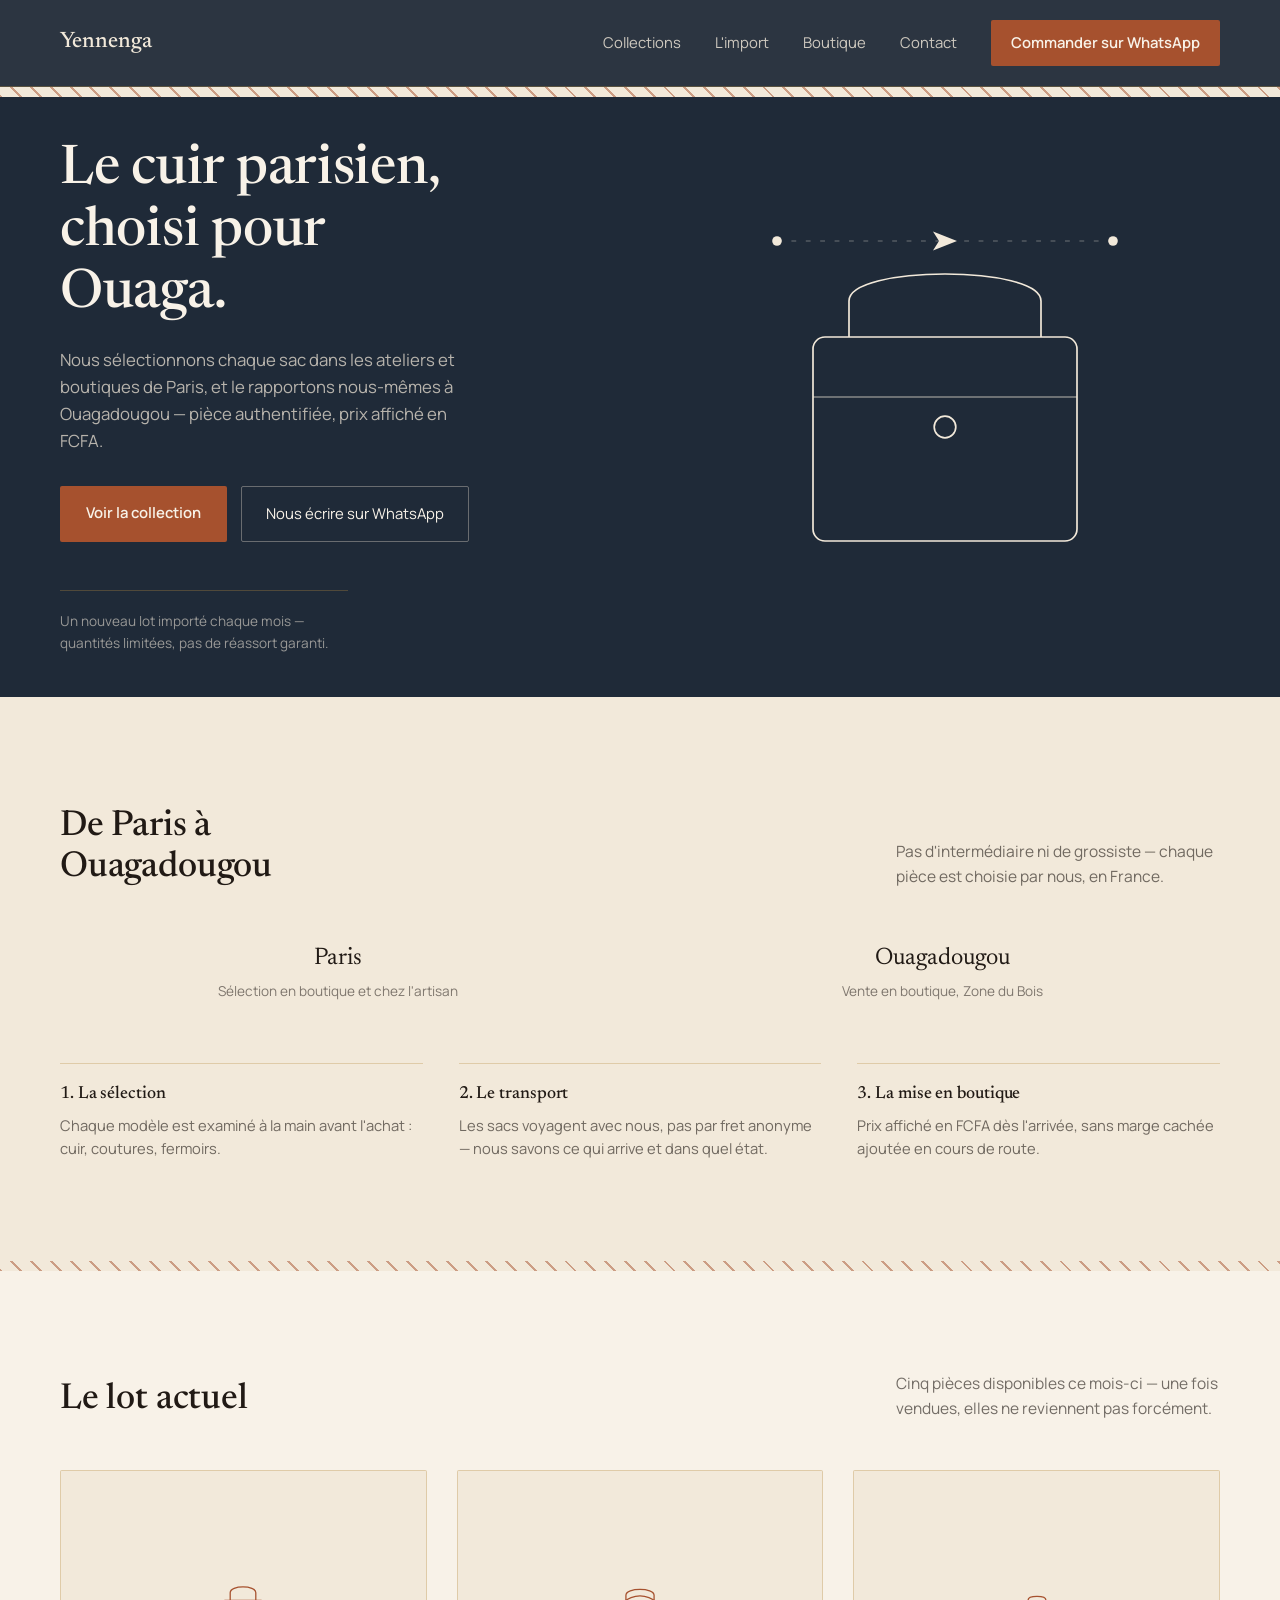
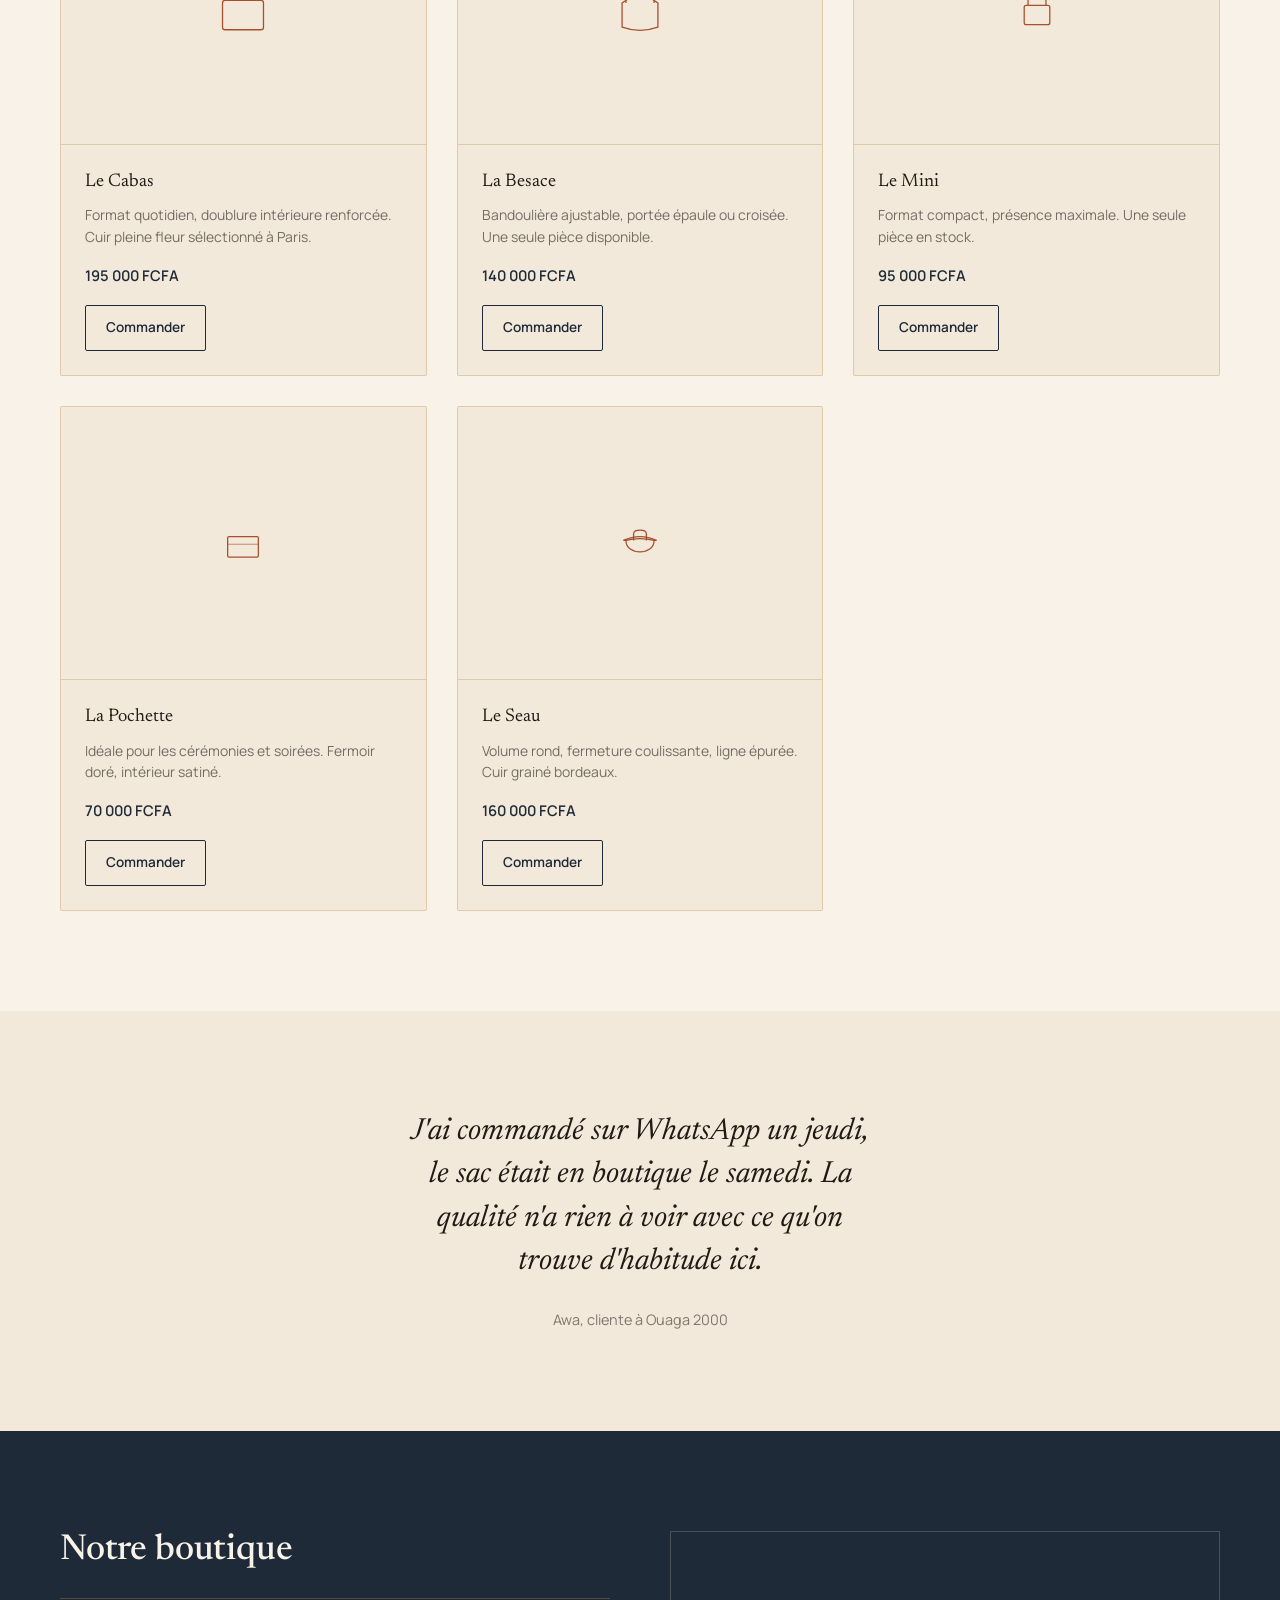
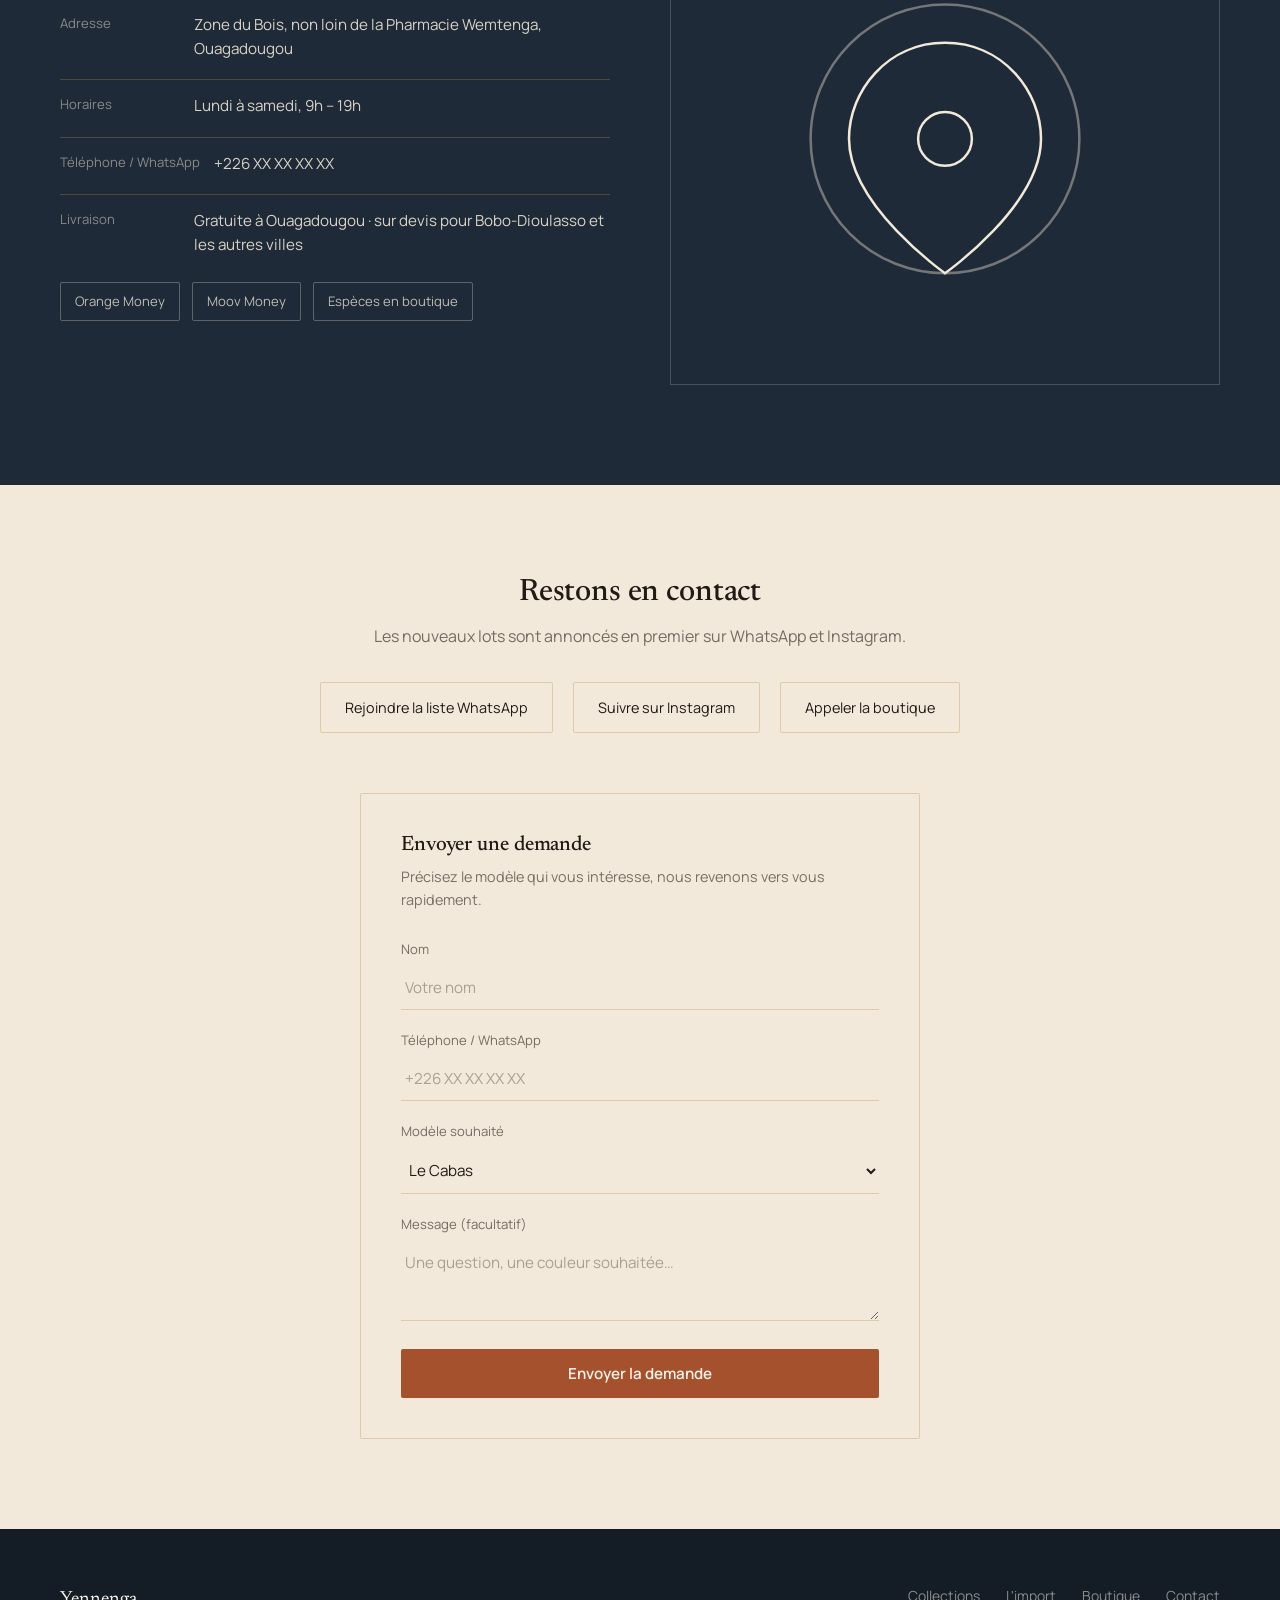
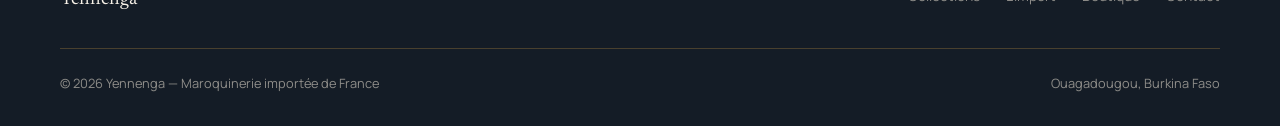
==== yennenga-maquette.html @ 6e3dd167 "Initial commit: site vitrine Yennenga Mode Site statique HTML/CSS/JS pour la boutique de sacs à main" ====
<!DOCTYPE html>
<html lang="fr">
<head>
<meta charset="UTF-8">
<meta name="viewport" content="width=device-width, initial-scale=1.0">
<title>Yennenga — Maroquinerie française, Ouagadougou</title>
<link rel="preconnect" href="https://fonts.googleapis.com">
<link rel="preconnect" href="https://fonts.gstatic.com" crossorigin>
<link href="https://fonts.googleapis.com/css2?family=Newsreader:ital,opsz,wght@0,6..72,400;0,6..72,500;0,6..72,600;1,6..72,400&family=Manrope:wght@400;500;600;700&display=swap" rel="stylesheet">
<style>
  :root{
    --indigo:#1F2A38;
    --indigo-deep:#141C26;
    --ocre:#A6512E;
    --ocre-deep:#8A3F22;
    --ivoire:#F2E9DA;
    --ivoire-soft:#F8F2E8;
    --laiton:#B98B3E;
    --laiton-pale:#D3AE68;
    --encre:#211A15;
    --ligne:rgba(185,139,62,0.32);
    --max:1240px;
  }

  *{box-sizing:border-box; margin:0; padding:0;}
  html{scroll-behavior:smooth;}
  @media (prefers-reduced-motion: reduce){
    html{scroll-behavior:auto;}
    *{animation-duration:0.01ms !important; animation-iteration-count:1 !important; transition-duration:0.01ms !important;}
  }

  body{
    font-family:'Manrope', sans-serif;
    color:var(--encre);
    background:var(--ivoire);
    line-height:1.6;
    font-weight:400;
  }

  h1,h2,h3{
    font-family:'Newsreader', serif;
    font-weight:500;
    line-height:1.14;
    letter-spacing:-0.005em;
  }

  a{color:inherit; text-decoration:none;}
  img,svg{display:block; max-width:100%;}
  button{font-family:inherit; cursor:pointer; border:none; background:none;}

  a:focus-visible, button:focus-visible, input:focus-visible{
    outline:2px solid var(--laiton);
    outline-offset:3px;
  }

  .wrap{max-width:var(--max); margin:0 auto; padding:0 40px;}

  /* motif divider — inspiré des lignes géométriques du bogolan, traité en abstraction discrète */
  .motif{
    height:10px;
    background-image:repeating-linear-gradient(45deg, var(--ocre) 0 2px, transparent 2px 14px);
    opacity:0.5;
  }

  /* ---------- HEADER ---------- */
  header{
    position:sticky; top:0; z-index:50;
    background:rgba(31,42,56,0.94);
    backdrop-filter:blur(6px);
    border-bottom:1px solid var(--ligne);
  }
  .nav{
    display:flex; align-items:center; justify-content:space-between;
    padding:20px 40px;
    max-width:var(--max); margin:0 auto;
  }
  .logo{
    font-family:'Newsreader', serif;
    font-size:1.4rem;
    color:var(--ivoire);
    font-weight:500;
  }
  .nav-links{display:flex; gap:34px; align-items:center;}
  .nav-links a{color:var(--ivoire); font-size:0.93rem; opacity:0.82; transition:opacity 0.2s ease;}
  .nav-links a:hover{opacity:1;}
  .nav-cta{
    padding:11px 20px;
    background:var(--ocre);
    border-radius:2px;
    color:var(--ivoire-soft) !important;
    opacity:1 !important;
    font-size:0.88rem;
    font-weight:600;
  }
  .nav-cta:hover{background:var(--ocre-deep);}
  .burger{display:none; flex-direction:column; gap:5px; padding:6px;}
  .burger span{width:24px; height:1.5px; background:var(--ivoire);}

  /* ---------- HERO ---------- */
  .hero{background:var(--indigo); color:var(--ivoire); overflow:hidden;}
  .hero-grid{
    display:grid; grid-template-columns:1.05fr 0.95fr;
    align-items:center; max-width:var(--max); margin:0 auto;
    padding:0 40px; min-height:600px;
  }
  .hero-text{
    padding-right:30px;
    opacity:0; transform:translateY(18px);
    animation:reveal 0.9s ease 0.15s forwards;
  }
  @keyframes reveal{ to{opacity:1; transform:translateY(0);} }

  .hero h1{
    font-size:clamp(2.3rem, 4.4vw, 3.4rem);
    color:var(--ivoire-soft);
    max-width:13ch;
  }
  .hero p.lede{
    margin-top:22px; max-width:40ch;
    color:rgba(242,233,218,0.72);
    font-size:1.05rem;
  }
  .hero-actions{display:flex; gap:14px; margin-top:32px; flex-wrap:wrap;}
  .btn-primary{
    background:var(--ocre); color:var(--ivoire-soft);
    padding:15px 26px; border-radius:2px; font-size:0.93rem; font-weight:600;
    transition:background 0.2s ease;
  }
  .btn-primary:hover{background:var(--ocre-deep);}
  .btn-ghost{
    padding:15px 24px; border:1px solid rgba(242,233,218,0.35);
    color:var(--ivoire-soft); border-radius:2px; font-size:0.93rem;
    transition:border-color 0.2s ease;
  }
  .btn-ghost:hover{border-color:var(--laiton-pale);}

  .hero-credo{
    margin-top:48px; padding-top:20px; border-top:1px solid var(--ligne);
    font-size:0.85rem; color:rgba(242,233,218,0.58); max-width:36ch;
  }

  .hero-art{display:flex; align-items:center; justify-content:center; padding:30px 0;}
  .hero-art svg{width:110%; max-width:480px; height:auto;}

  /* ---------- SECTION HEAD ---------- */
  .section-head{
    display:flex; justify-content:space-between; align-items:flex-end;
    gap:24px; margin-bottom:50px; flex-wrap:wrap;
  }
  .section-head h2{font-size:clamp(1.75rem, 2.8vw, 2.3rem); max-width:16ch;}
  .section-head p{max-width:36ch; color:rgba(33,26,21,0.62); font-size:0.97rem;}

  /* ---------- TRAJET (import) ---------- */
  .trajet{padding:110px 0 100px;}
  .route{
    display:grid; grid-template-columns:1fr auto 1fr;
    align-items:center; gap:24px; margin-bottom:60px;
  }
  .route-city{text-align:center;}
  .route-city .name{font-family:'Newsreader', serif; font-size:1.5rem;}
  .route-city .tag{font-size:0.85rem; color:rgba(33,26,21,0.55); margin-top:4px;}
  .route-line{position:relative; height:2px; background:repeating-linear-gradient(90deg, var(--laiton) 0 8px, transparent 8px 16px);}
  .route-line svg{position:absolute; top:50%; left:50%; transform:translate(-50%,-55%); width:28px; height:28px; stroke:var(--ocre);}

  .steps{display:grid; grid-template-columns:repeat(3,1fr); gap:36px;}
  .step{border-top:1px solid var(--ligne); padding-top:20px;}
  .step h3{font-size:1.1rem; font-weight:500; margin-bottom:10px;}
  .step p{font-size:0.92rem; color:rgba(33,26,21,0.62);}

  /* ---------- COLLECTION PRODUITS ---------- */
  .collections{padding:100px 0; background:var(--ivoire-soft);}
  .products{display:grid; grid-template-columns:repeat(3, 1fr); gap:30px;}
  .product-card{
    border:1px solid var(--ligne); border-radius:2px; overflow:hidden;
    background:var(--ivoire); display:flex; flex-direction:column;
    transition:border-color 0.2s ease, transform 0.2s ease;
  }
  .product-card:hover{border-color:var(--laiton); transform:translateY(-3px);}
  .product-img{
    aspect-ratio:4/3; background:var(--ivoire);
    display:flex; align-items:center; justify-content:center;
    border-bottom:1px solid var(--ligne);
    position:relative; overflow:hidden;
  }
  .product-img img{width:100%; height:100%; object-fit:cover;}
  .product-img .img-fallback{width:64px; height:64px; stroke:var(--ocre);}
  .product-body{padding:22px 24px 24px; display:flex; flex-direction:column; flex:1;}
  .product-card .name{font-family:'Newsreader', serif; font-size:1.15rem;}
  .product-card .desc{font-size:0.87rem; color:rgba(33,26,21,0.6); margin-top:8px; line-height:1.55;}
  .product-card .price{font-size:0.92rem; margin-top:16px; color:var(--indigo); font-weight:600;}
  .product-buy{
    margin-top:18px; align-self:flex-start;
    padding:11px 20px; border:1px solid var(--indigo); border-radius:2px;
    font-size:0.85rem; font-weight:600; color:var(--indigo);
    transition:background 0.2s ease, color 0.2s ease;
  }
  .product-buy:hover{background:var(--indigo); color:var(--ivoire-soft);}

  /* ---------- QUOTE ---------- */
  .quote-section{padding:100px 0; text-align:center;}
  .quote-section blockquote{
    font-family:'Newsreader', serif; font-style:italic;
    font-size:clamp(1.35rem, 2.4vw, 1.9rem); max-width:28ch; margin:0 auto; line-height:1.42;
  }
  .quote-section cite{display:block; margin-top:24px; font-style:normal; font-size:0.9rem; color:rgba(33,26,21,0.55); font-family:'Manrope', sans-serif;}

  /* ---------- BOUTIQUE ---------- */
  .boutique{background:var(--indigo); color:var(--ivoire); padding:100px 0;}
  .boutique-grid{display:grid; grid-template-columns:1fr 1fr; gap:60px; align-items:start;}
  .boutique h2{color:var(--ivoire-soft); font-size:clamp(1.75rem, 2.8vw, 2.3rem);}
  .info-list{margin-top:26px; display:flex; flex-direction:column; gap:18px;}
  .info-list .row{display:flex; gap:14px; border-top:1px solid var(--ligne); padding-top:14px;}
  .info-list .label{font-size:0.82rem; color:rgba(242,233,218,0.5); min-width:120px;}
  .info-list .val{font-size:0.95rem; color:rgba(242,233,218,0.88);}
  .pay-badges{display:flex; gap:12px; margin-top:24px; flex-wrap:wrap;}
  .pay-badges span{
    border:1px solid rgba(242,233,218,0.3); padding:8px 14px; border-radius:2px;
    font-size:0.82rem; color:rgba(242,233,218,0.75);
  }
  .map-card{
    border:1px solid rgba(242,233,218,0.2); padding:34px;
    display:flex; align-items:center; justify-content:center; aspect-ratio:4/3;
  }
  .map-card svg{width:80%; stroke:var(--laiton-pale);}

  /* ---------- SUIVEZ-NOUS / CONTACT ---------- */
  .follow{padding:90px 0;}
  .follow-inner{text-align:center; margin-bottom:60px;}
  .follow h2{font-size:clamp(1.6rem, 2.4vw, 2rem); max-width:18ch; margin:0 auto;}
  .follow p{margin-top:14px; color:rgba(33,26,21,0.6);}
  .follow-links{display:flex; justify-content:center; gap:20px; margin-top:32px; flex-wrap:wrap;}
  .follow-links a{
    padding:13px 24px; border:1px solid var(--ligne); border-radius:2px; font-size:0.9rem;
    transition:border-color 0.2s ease, color 0.2s ease;
  }
  .follow-links a:hover{border-color:var(--ocre); color:var(--ocre-deep);}

  .contact-form{
    max-width:560px; margin:0 auto;
    border:1px solid var(--ligne); border-radius:2px; padding:40px;
  }
  .contact-form h3{font-family:'Newsreader', serif; font-size:1.3rem; margin-bottom:8px;}
  .contact-form .sub{font-size:0.9rem; color:rgba(33,26,21,0.58); margin-bottom:28px;}
  .field{margin-bottom:20px; display:flex; flex-direction:column; gap:6px;}
  .field label{font-size:0.82rem; color:rgba(33,26,21,0.6);}
  .field input, .field select, .field textarea{
    font-family:inherit; font-size:0.95rem; padding:11px 4px;
    border:none; border-bottom:1px solid var(--ligne); background:none;
    color:var(--encre);
  }
  .field textarea{resize:vertical; min-height:80px;}
  .field input::placeholder, .field textarea::placeholder{color:rgba(33,26,21,0.35);}
  .contact-submit{
    margin-top:8px; width:100%; text-align:center;
    padding:14px; background:var(--ocre); color:var(--ivoire-soft);
    border-radius:2px; font-size:0.95rem; font-weight:600;
    transition:background 0.2s ease;
  }
  .contact-submit:hover{background:var(--ocre-deep);}

  /* ---------- FOOTER ---------- */
  footer{background:var(--indigo-deep); color:rgba(242,233,218,0.55); padding:56px 0 32px;}
  .foot-grid{display:flex; justify-content:space-between; flex-wrap:wrap; gap:30px; padding-bottom:32px; border-bottom:1px solid var(--ligne);}
  .foot-logo{font-family:'Newsreader', serif; color:var(--ivoire-soft); font-size:1.2rem;}
  .foot-links{display:flex; gap:26px; flex-wrap:wrap;}
  .foot-links a{font-size:0.87rem;}
  .foot-links a:hover{color:var(--laiton-pale);}
  .foot-bottom{display:flex; justify-content:space-between; padding-top:24px; font-size:0.8rem; flex-wrap:wrap; gap:10px;}

  /* ---------- RESPONSIVE ---------- */
  @media (max-width: 880px){
    .nav-links{display:none;}
    .burger{display:flex;}
    .hero-grid{grid-template-columns:1fr; min-height:auto; padding:60px 24px 44px;}
    .hero-text{padding-right:0;}
    .wrap{padding:0 24px;}
    .products{grid-template-columns:repeat(2,1fr);}
  }
  @media (max-width: 560px){
    .products{grid-template-columns:1fr;}
    .route{grid-template-columns:1fr; text-align:center; gap:14px;}
    .route-line{height:40px; width:2px; margin:0 auto; background:repeating-linear-gradient(180deg, var(--laiton) 0 8px, transparent 8px 16px);}
    .route-line svg{transform:translate(-50%,-50%) rotate(90deg);}
    .steps{grid-template-columns:1fr; gap:24px;}
    .boutique-grid{grid-template-columns:1fr; gap:40px;}
    .nav{padding:16px 24px;}
  }
</style>
</head>
<body>

<header>
  <div class="nav">
    <div class="logo">Yennenga</div>
    <nav class="nav-links">
      <a href="#collections">Collections</a>
      <a href="#trajet">L'import</a>
      <a href="#boutique">Boutique</a>
      <a href="#suivez">Contact</a>
      <a href="#suivez" class="nav-cta">Commander sur WhatsApp</a>
    </nav>
    <button class="burger" aria-label="Ouvrir le menu"><span></span><span></span><span></span></button>
  </div>
</header>
<div class="motif"></div>

<section class="hero">
  <div class="hero-grid">
    <div class="hero-text">
      <h1>Le cuir parisien, choisi pour Ouaga.</h1>
      <p class="lede">Nous sélectionnons chaque sac dans les ateliers et boutiques de Paris, et le rapportons nous-mêmes à Ouagadougou — pièce authentifiée, prix affiché en FCFA.</p>
      <div class="hero-actions">
        <a href="#collections" class="btn-primary">Voir la collection</a>
        <a href="#suivez" class="btn-ghost">Nous écrire sur WhatsApp</a>
      </div>
      <div class="hero-credo">Un nouveau lot importé chaque mois — quantités limitées, pas de réassort garanti.</div>
    </div>
    <div class="hero-art">
      <svg viewBox="0 0 400 380" fill="none" xmlns="http://www.w3.org/2000/svg" stroke-width="1.4">
        <rect x="90" y="140" width="220" height="170" rx="10" stroke="currentColor"/>
        <path d="M120 140 V110 C120 80 280 80 280 110 V140" stroke="currentColor"/>
        <line x1="90" y1="190" x2="310" y2="190" stroke="currentColor" stroke-opacity="0.5"/>
        <circle cx="200" cy="215" r="9" stroke="currentColor"/>
        <path d="M60 60 L340 60" stroke="currentColor" stroke-opacity="0.25" stroke-dasharray="4 8"/>
        <circle cx="60" cy="60" r="4" fill="currentColor" stroke="none"/>
        <circle cx="340" cy="60" r="4" fill="currentColor" stroke="none"/>
        <path d="M190 52 L210 60 L190 68 L195 60 Z" fill="currentColor" stroke="none"/>
      </svg>
    </div>
  </div>
</section>

<section class="trajet" id="trajet">
  <div class="wrap">
    <div class="section-head">
      <h2>De Paris à Ouagadougou</h2>
      <p>Pas d'intermédiaire ni de grossiste — chaque pièce est choisie par nous, en France.</p>
    </div>
    <div class="route">
      <div class="route-city">
        <div class="name">Paris</div>
        <div class="tag">Sélection en boutique et chez l'artisan</div>
      </div>
      <div class="route-line">
        <svg viewBox="0 0 24 24" fill="none" xmlns="http://www.w3.org/2000/svg">
          <path d="M2 12h20M15 6l6 6-6 6" stroke="currentColor" stroke-width="1.6"/>
        </svg>
      </div>
      <div class="route-city">
        <div class="name">Ouagadougou</div>
        <div class="tag">Vente en boutique, Zone du Bois</div>
      </div>
    </div>
    <div class="steps">
      <div class="step">
        <h3>1. La sélection</h3>
        <p>Chaque modèle est examiné à la main avant l'achat : cuir, coutures, fermoirs.</p>
      </div>
      <div class="step">
        <h3>2. Le transport</h3>
        <p>Les sacs voyagent avec nous, pas par fret anonyme — nous savons ce qui arrive et dans quel état.</p>
      </div>
      <div class="step">
        <h3>3. La mise en boutique</h3>
        <p>Prix affiché en FCFA dès l'arrivée, sans marge cachée ajoutée en cours de route.</p>
      </div>
    </div>
  </div>
</section>

<div class="motif"></div>

<section class="collections" id="collections">
  <div class="wrap">
    <div class="section-head">
      <h2>Le lot actuel</h2>
      <p>Cinq pièces disponibles ce mois-ci — une fois vendues, elles ne reviennent pas forcément.</p>
    </div>
    <div class="products">
      <div class="product-card">
        <div class="product-img">
          <!-- Remplacer par une vraie photo produit : <img src="images/le-cabas.jpg" alt="Le Cabas, sac cabas en cuir"> -->
          <svg class="img-fallback" viewBox="0 0 100 100" fill="none" xmlns="http://www.w3.org/2000/svg" stroke-width="2">
            <rect x="18" y="38" width="64" height="46" rx="4"/>
            <path d="M30 38 V26 C30 14 70 14 70 26 V38"/>
          </svg>
        </div>
        <div class="product-body">
          <div class="name">Le Cabas</div>
          <div class="desc">Format quotidien, doublure intérieure renforcée. Cuir pleine fleur sélectionné à Paris.</div>
          <div class="price">195 000 FCFA</div>
          <a href="#suivez" class="product-buy">Commander</a>
        </div>
      </div>
      <div class="product-card">
        <div class="product-img">
          <!-- Remplacer par une vraie photo produit : <img src="images/la-besace.jpg" alt="La Besace, sac besace en cuir"> -->
          <svg class="img-fallback" viewBox="0 0 100 100" fill="none" xmlns="http://www.w3.org/2000/svg" stroke-width="2">
            <path d="M22 42 Q50 20 78 42 V80 Q50 90 22 80 Z"/>
            <path d="M28 42 V30 C28 18 72 18 72 30 V42"/>
          </svg>
        </div>
        <div class="product-body">
          <div class="name">La Besace</div>
          <div class="desc">Bandoulière ajustable, portée épaule ou croisée. Une seule pièce disponible.</div>
          <div class="price">140 000 FCFA</div>
          <a href="#suivez" class="product-buy">Commander</a>
        </div>
      </div>
      <div class="product-card">
        <div class="product-img">
          <!-- Remplacer par une vraie photo produit : <img src="images/le-mini.jpg" alt="Le Mini, mini sac en cuir"> -->
          <svg class="img-fallback" viewBox="0 0 100 100" fill="none" xmlns="http://www.w3.org/2000/svg" stroke-width="2">
            <rect x="30" y="46" width="40" height="30" rx="3"/>
            <path d="M36 46 V38 C36 30 64 30 64 38 V46"/>
          </svg>
        </div>
        <div class="product-body">
          <div class="name">Le Mini</div>
          <div class="desc">Format compact, présence maximale. Une seule pièce en stock.</div>
          <div class="price">95 000 FCFA</div>
          <a href="#suivez" class="product-buy">Commander</a>
        </div>
      </div>
      <div class="product-card">
        <div class="product-img">
          <!-- Remplacer par une vraie photo produit : <img src="images/la-pochette.jpg" alt="La Pochette, pochette de soirée en cuir"> -->
          <svg class="img-fallback" viewBox="0 0 100 100" fill="none" xmlns="http://www.w3.org/2000/svg" stroke-width="2">
            <rect x="26" y="40" width="48" height="32" rx="2"/>
            <line x1="26" y1="52" x2="74" y2="52" stroke-opacity="0.5"/>
          </svg>
        </div>
        <div class="product-body">
          <div class="name">La Pochette</div>
          <div class="desc">Idéale pour les cérémonies et soirées. Fermoir doré, intérieur satiné.</div>
          <div class="price">70 000 FCFA</div>
          <a href="#suivez" class="product-buy">Commander</a>
        </div>
      </div>
      <div class="product-card">
        <div class="product-img">
          <!-- Remplacer par une vraie photo produit : <img src="images/le-seau.jpg" alt="Le Seau, sac seau en cuir"> -->
          <svg class="img-fallback" viewBox="0 0 100 100" fill="none" xmlns="http://www.w3.org/2000/svg" stroke-width="2">
            <path d="M28 46 C28 70 72 70 72 46"/>
            <path d="M24 46 Q50 34 76 46 L72 46 Q50 40 28 46 Z"/>
            <path d="M40 46 V36 C40 28 60 28 60 36 V46"/>
          </svg>
        </div>
        <div class="product-body">
          <div class="name">Le Seau</div>
          <div class="desc">Volume rond, fermeture coulissante, ligne épurée. Cuir grainé bordeaux.</div>
          <div class="price">160 000 FCFA</div>
          <a href="#suivez" class="product-buy">Commander</a>
        </div>
      </div>
    </div>
  </div>
</section>

<section class="quote-section">
  <div class="wrap">
    <blockquote>J'ai commandé sur WhatsApp un jeudi, le sac était en boutique le samedi. La qualité n'a rien à voir avec ce qu'on trouve d'habitude ici.</blockquote>
    <cite>Awa, cliente à Ouaga 2000</cite>
  </div>
</section>

<section class="boutique" id="boutique">
  <div class="wrap boutique-grid">
    <div>
      <h2>Notre boutique</h2>
      <div class="info-list">
        <div class="row">
          <div class="label">Adresse</div>
          <div class="val">Zone du Bois, non loin de la Pharmacie Wemtenga, Ouagadougou</div>
        </div>
        <div class="row">
          <div class="label">Horaires</div>
          <div class="val">Lundi à samedi, 9h – 19h</div>
        </div>
        <div class="row">
          <div class="label">Téléphone / WhatsApp</div>
          <div class="val">+226 XX XX XX XX</div>
        </div>
        <div class="row">
          <div class="label">Livraison</div>
          <div class="val">Gratuite à Ouagadougou · sur devis pour Bobo-Dioulasso et les autres villes</div>
        </div>
      </div>
      <div class="pay-badges">
        <span>Orange Money</span>
        <span>Moov Money</span>
        <span>Espèces en boutique</span>
      </div>
    </div>
    <div class="map-card">
      <svg viewBox="0 0 200 200" fill="none" xmlns="http://www.w3.org/2000/svg" stroke-width="1.3">
        <circle cx="100" cy="90" r="70" stroke="currentColor" stroke-opacity="0.4"/>
        <path d="M100 40 C130 40 150 65 150 90 C150 125 100 160 100 160 C100 160 50 125 50 90 C50 65 70 40 100 40 Z" stroke="currentColor"/>
        <circle cx="100" cy="90" r="14" stroke="currentColor"/>
      </svg>
    </div>
  </div>
</section>

<section class="follow" id="suivez">
  <div class="wrap">
    <div class="follow-inner">
      <h2>Restons en contact</h2>
      <p>Les nouveaux lots sont annoncés en premier sur WhatsApp et Instagram.</p>
      <div class="follow-links">
        <a href="#">Rejoindre la liste WhatsApp</a>
        <a href="#">Suivre sur Instagram</a>
        <a href="#">Appeler la boutique</a>
      </div>
    </div>
    <form class="contact-form" onsubmit="event.preventDefault();">
      <h3>Envoyer une demande</h3>
      <div class="sub">Précisez le modèle qui vous intéresse, nous revenons vers vous rapidement.</div>
      <div class="field">
        <label for="cf-nom">Nom</label>
        <input type="text" id="cf-nom" placeholder="Votre nom" required>
      </div>
      <div class="field">
        <label for="cf-tel">Téléphone / WhatsApp</label>
        <input type="tel" id="cf-tel" placeholder="+226 XX XX XX XX" required>
      </div>
      <div class="field">
        <label for="cf-modele">Modèle souhaité</label>
        <select id="cf-modele">
          <option>Le Cabas</option>
          <option>La Besace</option>
          <option>Le Mini</option>
          <option>La Pochette</option>
          <option>Le Seau</option>
          <option>Autre / je ne sais pas encore</option>
        </select>
      </div>
      <div class="field">
        <label for="cf-msg">Message (facultatif)</label>
        <textarea id="cf-msg" placeholder="Une question, une couleur souhaitée…"></textarea>
      </div>
      <button type="submit" class="contact-submit">Envoyer la demande</button>
    </form>
  </div>
</section>

<footer>
  <div class="wrap">
    <div class="foot-grid">
      <div class="foot-logo">Yennenga</div>
      <div class="foot-links">
        <a href="#collections">Collections</a>
        <a href="#trajet">L'import</a>
        <a href="#boutique">Boutique</a>
        <a href="#suivez">Contact</a>
      </div>
    </div>
    <div class="foot-bottom">
      <span>© 2026 Yennenga — Maroquinerie importée de France</span>
      <span>Ouagadougou, Burkina Faso</span>
    </div>
  </div>
</footer>

<script>
  document.querySelector('.burger')?.addEventListener('click', () => {
    const links = document.querySelector('.nav-links');
    const visible = links.style.display === 'flex';
    links.style.display = visible ? 'none' : 'flex';
    links.style.flexDirection = 'column';
    links.style.position = 'absolute';
    links.style.top = '100%';
    links.style.left = '0';
    links.style.right = '0';
    links.style.background = 'rgba(31,42,56,0.98)';
    links.style.padding = '24px';
    links.style.gap = '20px';
  });
</script>

</body>
</html>
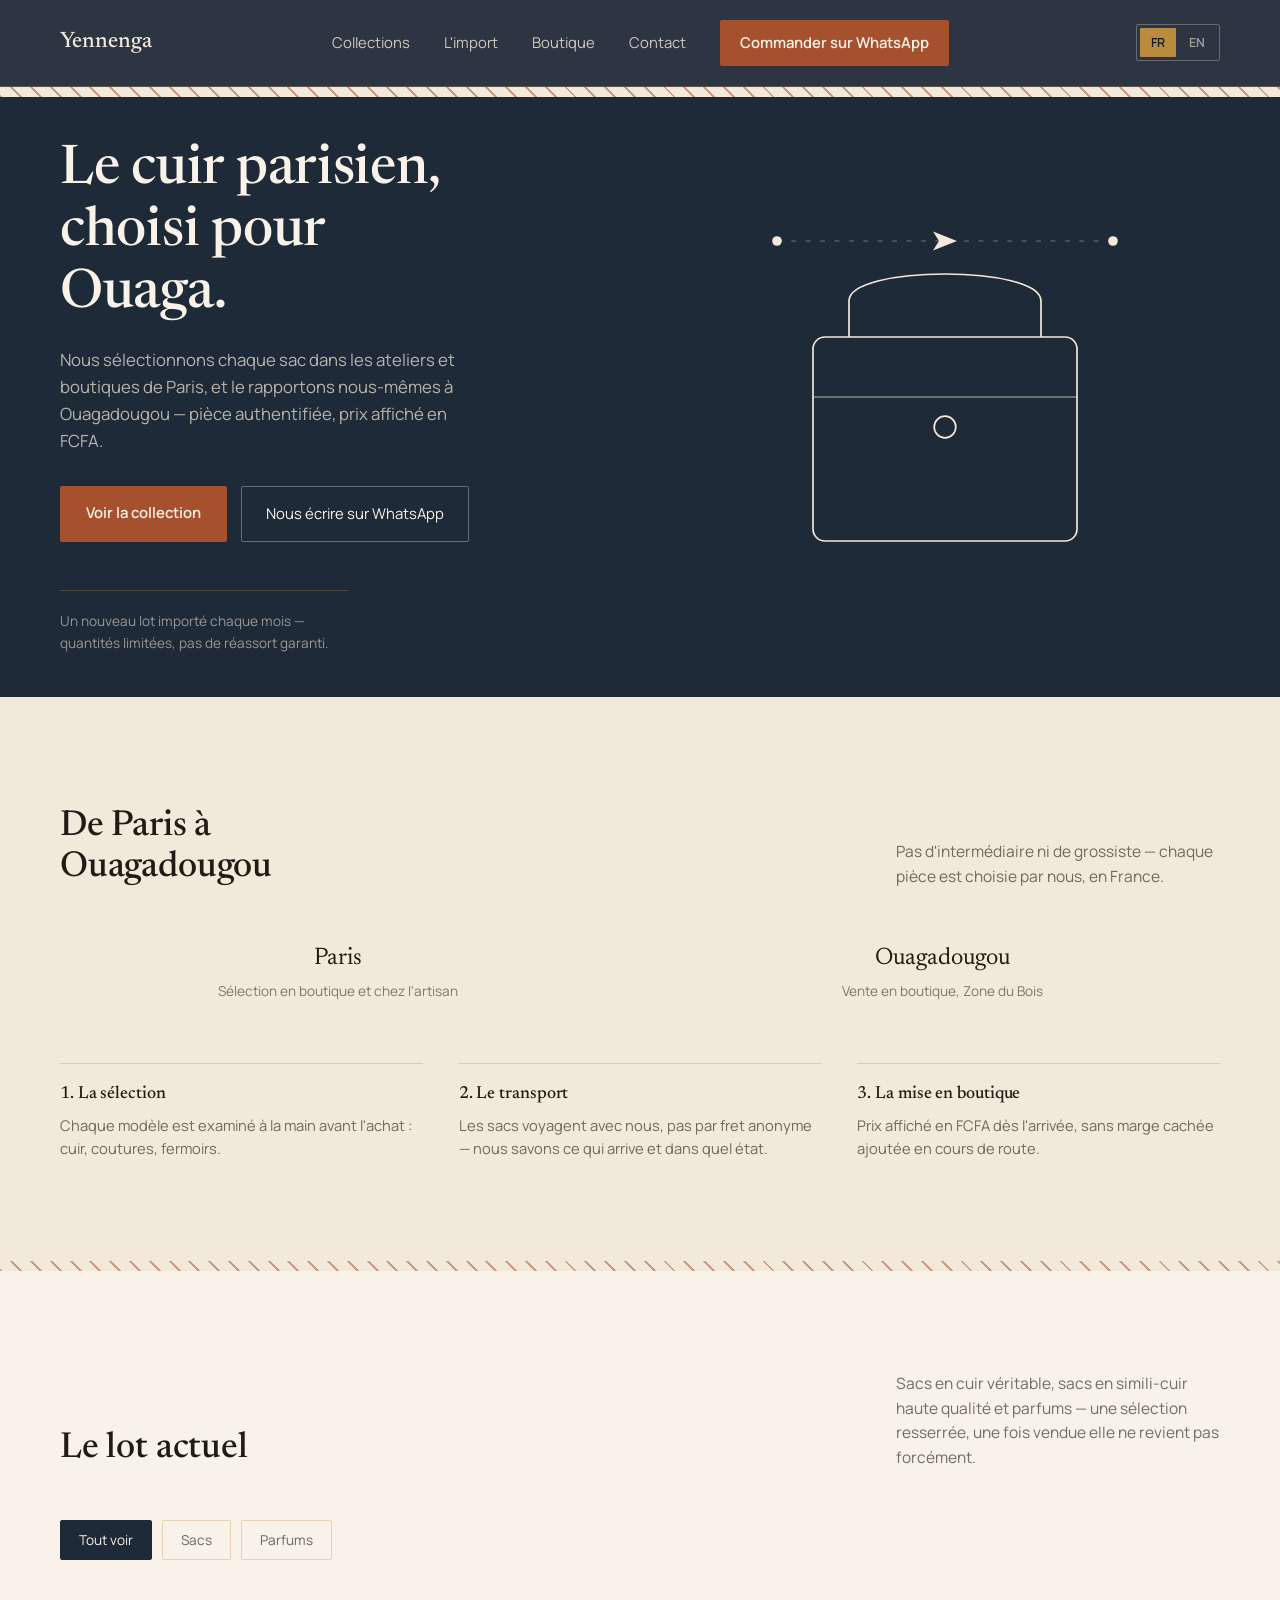
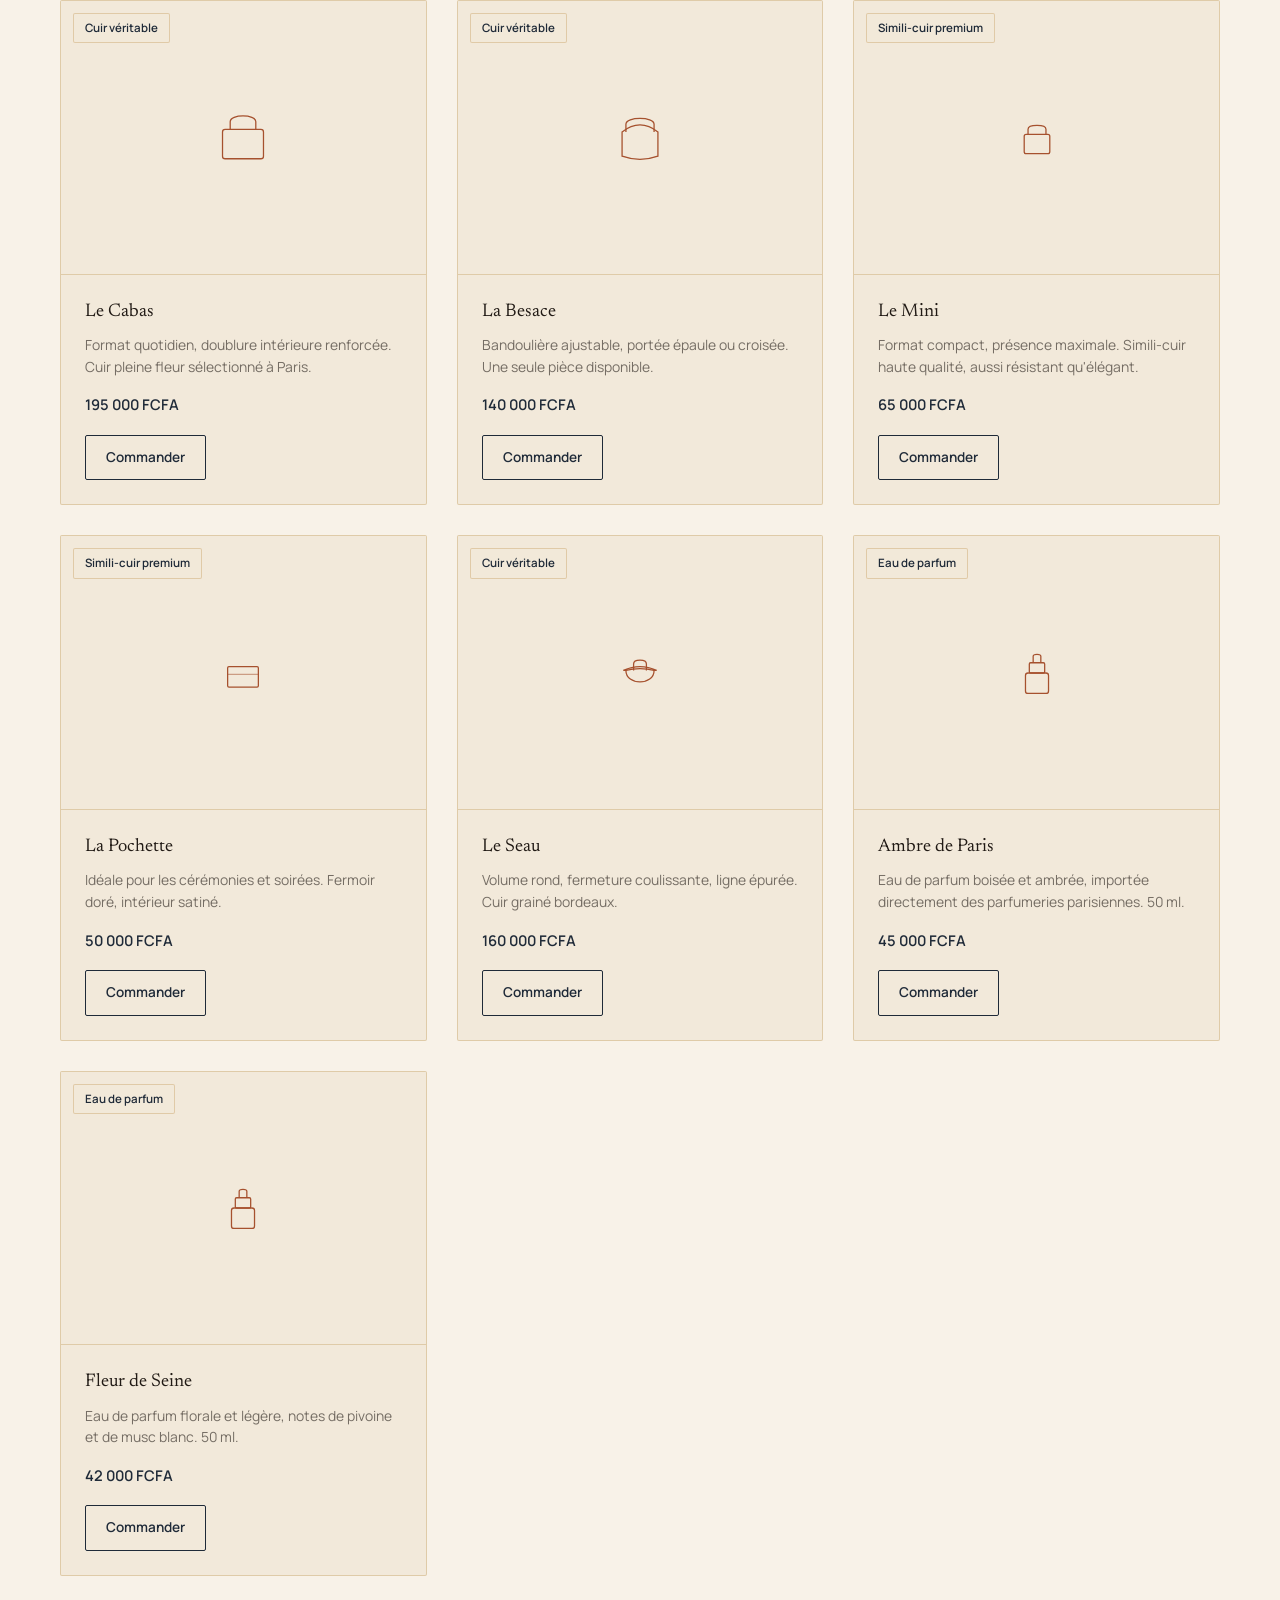
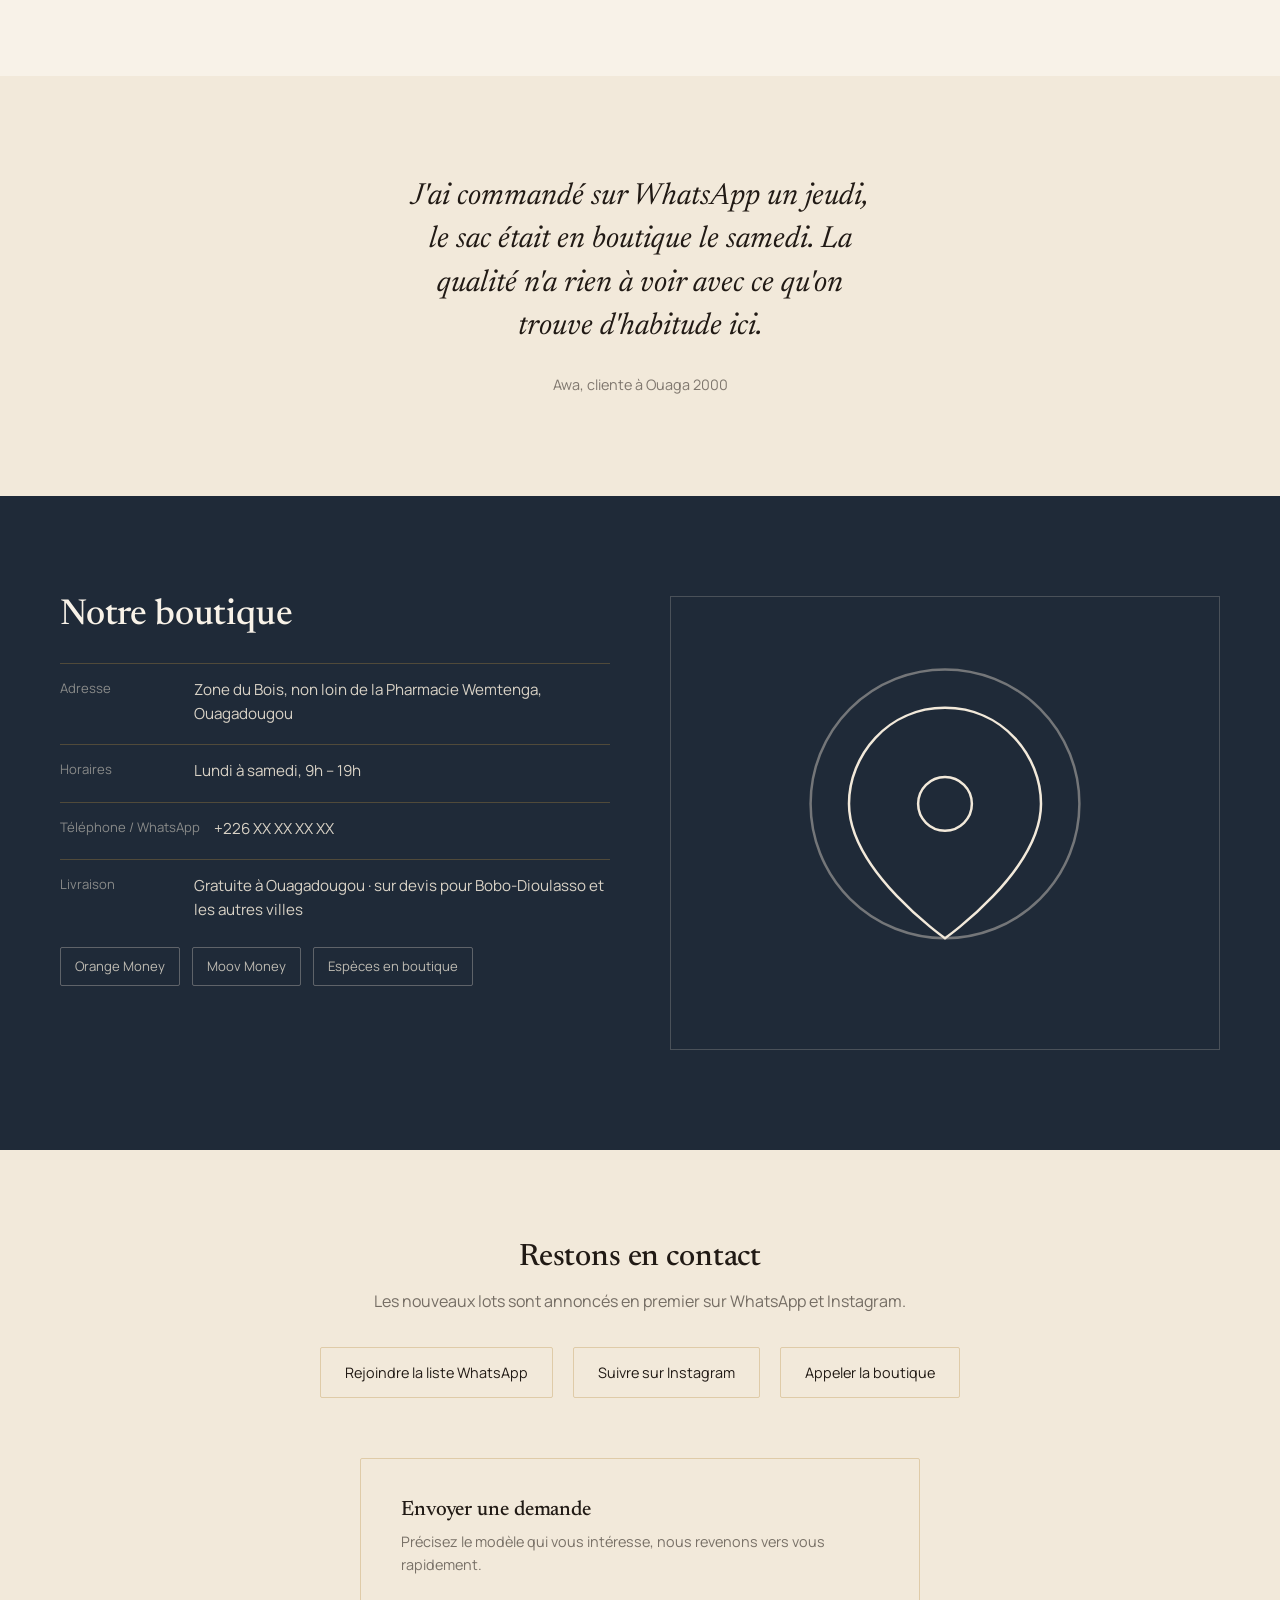
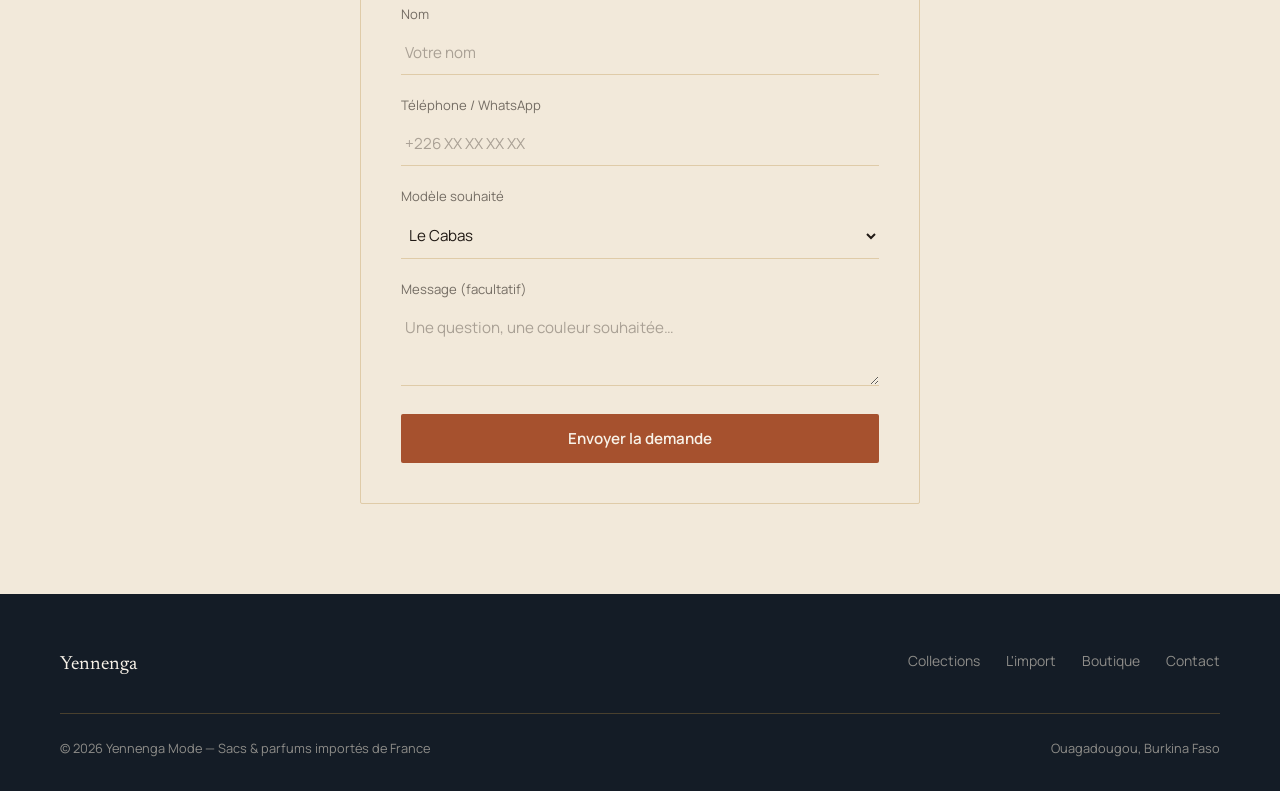
==== commit d0e8057d: "Mise à jour du contenu v1 Co-Authored-By: Claude Sonnet 5 <noreply@anthropic.com>" ====
--- a/yennenga-maquette.html
+++ b/yennenga-maquette.html
@@ -3,7 +3,7 @@
 <head>
 <meta charset="UTF-8">
 <meta name="viewport" content="width=device-width, initial-scale=1.0">
-<title>Yennenga — Maroquinerie française, Ouagadougou</title>
+<title>Yennenga Mode — Sacs & parfums importés de France, Ouagadougou</title>
 <link rel="preconnect" href="https://fonts.googleapis.com">
 <link rel="preconnect" href="https://fonts.gstatic.com" crossorigin>
 <link href="https://fonts.googleapis.com/css2?family=Newsreader:ital,opsz,wght@0,6..72,400;0,6..72,500;0,6..72,600;1,6..72,400&family=Manrope:wght@400;500;600;700&display=swap" rel="stylesheet">
@@ -96,6 +96,17 @@
   .burger{display:none; flex-direction:column; gap:5px; padding:6px;}
   .burger span{width:24px; height:1.5px; background:var(--ivoire);}
 
+  .lang-switch{
+    display:flex; align-items:center; gap:2px;
+    border:1px solid rgba(242,233,218,0.3); border-radius:2px; padding:3px;
+    margin-left:8px;
+  }
+  .lang-btn{
+    padding:6px 11px; font-size:0.78rem; font-weight:600; border-radius:1px;
+    color:rgba(242,233,218,0.6); transition:background 0.2s ease, color 0.2s ease;
+  }
+  .lang-btn.active{background:var(--laiton); color:var(--indigo-deep);}
+
   /* ---------- HERO ---------- */
   .hero{background:var(--indigo); color:var(--ivoire); overflow:hidden;}
   .hero-grid{
@@ -169,6 +180,16 @@
 
   /* ---------- COLLECTION PRODUITS ---------- */
   .collections{padding:100px 0; background:var(--ivoire-soft);}
+
+  .cat-tabs{display:flex; gap:10px; flex-wrap:wrap; margin-bottom:40px;}
+  .cat-tab{
+    padding:10px 18px; border:1px solid var(--ligne); border-radius:2px;
+    font-size:0.85rem; color:rgba(33,26,21,0.65);
+    transition:border-color 0.2s ease, color 0.2s ease, background 0.2s ease;
+  }
+  .cat-tab:hover{border-color:var(--laiton);}
+  .cat-tab.active{background:var(--indigo); border-color:var(--indigo); color:var(--ivoire-soft);}
+
   .products{display:grid; grid-template-columns:repeat(3, 1fr); gap:30px;}
   .product-card{
     border:1px solid var(--ligne); border-radius:2px; overflow:hidden;
@@ -184,6 +205,12 @@
   }
   .product-img img{width:100%; height:100%; object-fit:cover;}
   .product-img .img-fallback{width:64px; height:64px; stroke:var(--ocre);}
+  .material-tag{
+    position:absolute; top:12px; left:12px;
+    padding:5px 11px; border-radius:2px;
+    background:rgba(242,233,218,0.92); border:1px solid var(--ligne);
+    font-size:0.72rem; font-weight:600; color:var(--indigo);
+  }
   .product-body{padding:22px 24px 24px; display:flex; flex-direction:column; flex:1;}
   .product-card .name{font-family:'Newsreader', serif; font-size:1.15rem;}
   .product-card .desc{font-size:0.87rem; color:rgba(33,26,21,0.6); margin-top:8px; line-height:1.55;}
@@ -285,6 +312,9 @@
     .boutique-grid{grid-template-columns:1fr; gap:40px;}
     .nav{padding:16px 24px;}
   }
+  @media (max-width: 400px){
+    .lang-btn{padding:5px 8px; font-size:0.72rem;}
+  }
 </style>
 </head>
 <body>
@@ -293,12 +323,16 @@
   <div class="nav">
     <div class="logo">Yennenga</div>
     <nav class="nav-links">
-      <a href="#collections">Collections</a>
-      <a href="#trajet">L'import</a>
-      <a href="#boutique">Boutique</a>
-      <a href="#suivez">Contact</a>
-      <a href="#suivez" class="nav-cta">Commander sur WhatsApp</a>
+      <a href="#collections" data-i18n="nav.collections">Collections</a>
+      <a href="#trajet" data-i18n="nav.import">L'import</a>
+      <a href="#boutique" data-i18n="nav.boutique">Boutique</a>
+      <a href="#suivez" data-i18n="nav.contact">Contact</a>
+      <a href="#suivez" class="nav-cta" data-i18n="nav.cta">Commander sur WhatsApp</a>
     </nav>
+    <div class="lang-switch" role="group" aria-label="Choix de la langue">
+      <button class="lang-btn active" data-lang="fr" aria-pressed="true">FR</button>
+      <button class="lang-btn" data-lang="en" aria-pressed="false">EN</button>
+    </div>
     <button class="burger" aria-label="Ouvrir le menu"><span></span><span></span><span></span></button>
   </div>
 </header>
@@ -307,13 +341,13 @@
 <section class="hero">
   <div class="hero-grid">
     <div class="hero-text">
-      <h1>Le cuir parisien, choisi pour Ouaga.</h1>
-      <p class="lede">Nous sélectionnons chaque sac dans les ateliers et boutiques de Paris, et le rapportons nous-mêmes à Ouagadougou — pièce authentifiée, prix affiché en FCFA.</p>
+      <h1 data-i18n="hero.title">Le cuir parisien, choisi pour Ouaga.</h1>
+      <p class="lede" data-i18n="hero.lede">Nous sélectionnons chaque sac dans les ateliers et boutiques de Paris, et le rapportons nous-mêmes à Ouagadougou — pièce authentifiée, prix affiché en FCFA.</p>
       <div class="hero-actions">
-        <a href="#collections" class="btn-primary">Voir la collection</a>
-        <a href="#suivez" class="btn-ghost">Nous écrire sur WhatsApp</a>
-      </div>
-      <div class="hero-credo">Un nouveau lot importé chaque mois — quantités limitées, pas de réassort garanti.</div>
+        <a href="#collections" class="btn-primary" data-i18n="hero.btn1">Voir la collection</a>
+        <a href="#suivez" class="btn-ghost" data-i18n="hero.btn2">Nous écrire sur WhatsApp</a>
+      </div>
+      <div class="hero-credo" data-i18n="hero.credo">Un nouveau lot importé chaque mois — quantités limitées, pas de réassort garanti.</div>
     </div>
     <div class="hero-art">
       <svg viewBox="0 0 400 380" fill="none" xmlns="http://www.w3.org/2000/svg" stroke-width="1.4">
@@ -333,13 +367,13 @@
 <section class="trajet" id="trajet">
   <div class="wrap">
     <div class="section-head">
-      <h2>De Paris à Ouagadougou</h2>
-      <p>Pas d'intermédiaire ni de grossiste — chaque pièce est choisie par nous, en France.</p>
+      <h2 data-i18n="trajet.h2">De Paris à Ouagadougou</h2>
+      <p data-i18n="trajet.p">Pas d'intermédiaire ni de grossiste — chaque pièce est choisie par nous, en France.</p>
     </div>
     <div class="route">
       <div class="route-city">
         <div class="name">Paris</div>
-        <div class="tag">Sélection en boutique et chez l'artisan</div>
+        <div class="tag" data-i18n="trajet.parisTag">Sélection en boutique et chez l'artisan</div>
       </div>
       <div class="route-line">
         <svg viewBox="0 0 24 24" fill="none" xmlns="http://www.w3.org/2000/svg">
@@ -348,21 +382,21 @@
       </div>
       <div class="route-city">
         <div class="name">Ouagadougou</div>
-        <div class="tag">Vente en boutique, Zone du Bois</div>
+        <div class="tag" data-i18n="trajet.ouagaTag">Vente en boutique, Zone du Bois</div>
       </div>
     </div>
     <div class="steps">
       <div class="step">
-        <h3>1. La sélection</h3>
-        <p>Chaque modèle est examiné à la main avant l'achat : cuir, coutures, fermoirs.</p>
+        <h3 data-i18n="trajet.step1h">1. La sélection</h3>
+        <p data-i18n="trajet.step1p">Chaque modèle est examiné à la main avant l'achat : cuir, coutures, fermoirs.</p>
       </div>
       <div class="step">
-        <h3>2. Le transport</h3>
-        <p>Les sacs voyagent avec nous, pas par fret anonyme — nous savons ce qui arrive et dans quel état.</p>
+        <h3 data-i18n="trajet.step2h">2. Le transport</h3>
+        <p data-i18n="trajet.step2p">Les sacs voyagent avec nous, pas par fret anonyme — nous savons ce qui arrive et dans quel état.</p>
       </div>
       <div class="step">
-        <h3>3. La mise en boutique</h3>
-        <p>Prix affiché en FCFA dès l'arrivée, sans marge cachée ajoutée en cours de route.</p>
+        <h3 data-i18n="trajet.step3h">3. La mise en boutique</h3>
+        <p data-i18n="trajet.step3p">Prix affiché en FCFA dès l'arrivée, sans marge cachée ajoutée en cours de route.</p>
       </div>
     </div>
   </div>
@@ -373,13 +407,21 @@
 <section class="collections" id="collections">
   <div class="wrap">
     <div class="section-head">
-      <h2>Le lot actuel</h2>
-      <p>Cinq pièces disponibles ce mois-ci — une fois vendues, elles ne reviennent pas forcément.</p>
-    </div>
+      <h2 data-i18n="coll.h2">Le lot actuel</h2>
+      <p data-i18n="coll.p">Sacs en cuir véritable, sacs en simili-cuir haute qualité et parfums — une sélection resserrée, une fois vendue elle ne revient pas forcément.</p>
+    </div>
+
+    <div class="cat-tabs" role="tablist" aria-label="Filtrer la collection">
+      <button class="cat-tab active" data-filter="tous" data-i18n="coll.tabAll">Tout voir</button>
+      <button class="cat-tab" data-filter="sac" data-i18n="coll.tabBags">Sacs</button>
+      <button class="cat-tab" data-filter="parfum" data-i18n="coll.tabPerfumes">Parfums</button>
+    </div>
+
     <div class="products">
-      <div class="product-card">
+      <div class="product-card" data-category="sac">
         <div class="product-img">
           <!-- Remplacer par une vraie photo produit : <img src="images/le-cabas.jpg" alt="Le Cabas, sac cabas en cuir"> -->
+          <span class="material-tag" data-i18n="mat.cuir">Cuir véritable</span>
           <svg class="img-fallback" viewBox="0 0 100 100" fill="none" xmlns="http://www.w3.org/2000/svg" stroke-width="2">
             <rect x="18" y="38" width="64" height="46" rx="4"/>
             <path d="M30 38 V26 C30 14 70 14 70 26 V38"/>
@@ -387,14 +429,15 @@
         </div>
         <div class="product-body">
           <div class="name">Le Cabas</div>
-          <div class="desc">Format quotidien, doublure intérieure renforcée. Cuir pleine fleur sélectionné à Paris.</div>
+          <div class="desc" data-i18n="p.cabas.desc">Format quotidien, doublure intérieure renforcée. Cuir pleine fleur sélectionné à Paris.</div>
           <div class="price">195 000 FCFA</div>
-          <a href="#suivez" class="product-buy">Commander</a>
-        </div>
-      </div>
-      <div class="product-card">
+          <a href="#suivez" class="product-buy" data-i18n="p.order">Commander</a>
+        </div>
+      </div>
+      <div class="product-card" data-category="sac">
         <div class="product-img">
           <!-- Remplacer par une vraie photo produit : <img src="images/la-besace.jpg" alt="La Besace, sac besace en cuir"> -->
+          <span class="material-tag" data-i18n="mat.cuir">Cuir véritable</span>
           <svg class="img-fallback" viewBox="0 0 100 100" fill="none" xmlns="http://www.w3.org/2000/svg" stroke-width="2">
             <path d="M22 42 Q50 20 78 42 V80 Q50 90 22 80 Z"/>
             <path d="M28 42 V30 C28 18 72 18 72 30 V42"/>
@@ -402,14 +445,15 @@
         </div>
         <div class="product-body">
           <div class="name">La Besace</div>
-          <div class="desc">Bandoulière ajustable, portée épaule ou croisée. Une seule pièce disponible.</div>
+          <div class="desc" data-i18n="p.besace.desc">Bandoulière ajustable, portée épaule ou croisée. Une seule pièce disponible.</div>
           <div class="price">140 000 FCFA</div>
-          <a href="#suivez" class="product-buy">Commander</a>
-        </div>
-      </div>
-      <div class="product-card">
+          <a href="#suivez" class="product-buy" data-i18n="p.order">Commander</a>
+        </div>
+      </div>
+      <div class="product-card" data-category="sac">
         <div class="product-img">
-          <!-- Remplacer par une vraie photo produit : <img src="images/le-mini.jpg" alt="Le Mini, mini sac en cuir"> -->
+          <!-- Remplacer par une vraie photo produit : <img src="images/le-mini.jpg" alt="Le Mini, mini sac en simili-cuir"> -->
+          <span class="material-tag" data-i18n="mat.simili">Simili-cuir premium</span>
           <svg class="img-fallback" viewBox="0 0 100 100" fill="none" xmlns="http://www.w3.org/2000/svg" stroke-width="2">
             <rect x="30" y="46" width="40" height="30" rx="3"/>
             <path d="M36 46 V38 C36 30 64 30 64 38 V46"/>
@@ -417,14 +461,15 @@
         </div>
         <div class="product-body">
           <div class="name">Le Mini</div>
-          <div class="desc">Format compact, présence maximale. Une seule pièce en stock.</div>
-          <div class="price">95 000 FCFA</div>
-          <a href="#suivez" class="product-buy">Commander</a>
-        </div>
-      </div>
-      <div class="product-card">
+          <div class="desc" data-i18n="p.mini.desc">Format compact, présence maximale. Simili-cuir haute qualité, aussi résistant qu'élégant.</div>
+          <div class="price">65 000 FCFA</div>
+          <a href="#suivez" class="product-buy" data-i18n="p.order">Commander</a>
+        </div>
+      </div>
+      <div class="product-card" data-category="sac">
         <div class="product-img">
-          <!-- Remplacer par une vraie photo produit : <img src="images/la-pochette.jpg" alt="La Pochette, pochette de soirée en cuir"> -->
+          <!-- Remplacer par une vraie photo produit : <img src="images/la-pochette.jpg" alt="La Pochette, pochette de soirée en simili-cuir"> -->
+          <span class="material-tag" data-i18n="mat.simili">Simili-cuir premium</span>
           <svg class="img-fallback" viewBox="0 0 100 100" fill="none" xmlns="http://www.w3.org/2000/svg" stroke-width="2">
             <rect x="26" y="40" width="48" height="32" rx="2"/>
             <line x1="26" y1="52" x2="74" y2="52" stroke-opacity="0.5"/>
@@ -432,14 +477,15 @@
         </div>
         <div class="product-body">
           <div class="name">La Pochette</div>
-          <div class="desc">Idéale pour les cérémonies et soirées. Fermoir doré, intérieur satiné.</div>
-          <div class="price">70 000 FCFA</div>
-          <a href="#suivez" class="product-buy">Commander</a>
-        </div>
-      </div>
-      <div class="product-card">
+          <div class="desc" data-i18n="p.pochette.desc">Idéale pour les cérémonies et soirées. Fermoir doré, intérieur satiné.</div>
+          <div class="price">50 000 FCFA</div>
+          <a href="#suivez" class="product-buy" data-i18n="p.order">Commander</a>
+        </div>
+      </div>
+      <div class="product-card" data-category="sac">
         <div class="product-img">
           <!-- Remplacer par une vraie photo produit : <img src="images/le-seau.jpg" alt="Le Seau, sac seau en cuir"> -->
+          <span class="material-tag" data-i18n="mat.cuir">Cuir véritable</span>
           <svg class="img-fallback" viewBox="0 0 100 100" fill="none" xmlns="http://www.w3.org/2000/svg" stroke-width="2">
             <path d="M28 46 C28 70 72 70 72 46"/>
             <path d="M24 46 Q50 34 76 46 L72 46 Q50 40 28 46 Z"/>
@@ -448,9 +494,43 @@
         </div>
         <div class="product-body">
           <div class="name">Le Seau</div>
-          <div class="desc">Volume rond, fermeture coulissante, ligne épurée. Cuir grainé bordeaux.</div>
+          <div class="desc" data-i18n="p.seau.desc">Volume rond, fermeture coulissante, ligne épurée. Cuir grainé bordeaux.</div>
           <div class="price">160 000 FCFA</div>
-          <a href="#suivez" class="product-buy">Commander</a>
+          <a href="#suivez" class="product-buy" data-i18n="p.order">Commander</a>
+        </div>
+      </div>
+      <div class="product-card" data-category="parfum">
+        <div class="product-img">
+          <!-- Remplacer par une vraie photo produit : <img src="images/parfum-ambre.jpg" alt="Ambre de Paris, eau de parfum"> -->
+          <span class="material-tag" data-i18n="mat.parfum">Eau de parfum</span>
+          <svg class="img-fallback" viewBox="0 0 100 100" fill="none" xmlns="http://www.w3.org/2000/svg" stroke-width="2">
+            <rect x="38" y="34" width="24" height="16" rx="2"/>
+            <path d="M44 34 V24 C44 20 56 20 56 24 V34"/>
+            <rect x="32" y="50" width="36" height="32" rx="4"/>
+          </svg>
+        </div>
+        <div class="product-body">
+          <div class="name">Ambre de Paris</div>
+          <div class="desc" data-i18n="p.ambre.desc">Eau de parfum boisée et ambrée, importée directement des parfumeries parisiennes. 50 ml.</div>
+          <div class="price">45 000 FCFA</div>
+          <a href="#suivez" class="product-buy" data-i18n="p.order">Commander</a>
+        </div>
+      </div>
+      <div class="product-card" data-category="parfum">
+        <div class="product-img">
+          <!-- Remplacer par une vraie photo produit : <img src="images/parfum-fleur.jpg" alt="Fleur de Seine, eau de parfum"> -->
+          <span class="material-tag" data-i18n="mat.parfum">Eau de parfum</span>
+          <svg class="img-fallback" viewBox="0 0 100 100" fill="none" xmlns="http://www.w3.org/2000/svg" stroke-width="2">
+            <rect x="38" y="34" width="24" height="16" rx="2"/>
+            <path d="M44 34 V24 C44 20 56 20 56 24 V34"/>
+            <rect x="32" y="50" width="36" height="32" rx="4"/>
+          </svg>
+        </div>
+        <div class="product-body">
+          <div class="name">Fleur de Seine</div>
+          <div class="desc" data-i18n="p.fleur.desc">Eau de parfum florale et légère, notes de pivoine et de musc blanc. 50 ml.</div>
+          <div class="price">42 000 FCFA</div>
+          <a href="#suivez" class="product-buy" data-i18n="p.order">Commander</a>
         </div>
       </div>
     </div>
@@ -459,37 +539,37 @@
 
 <section class="quote-section">
   <div class="wrap">
-    <blockquote>J'ai commandé sur WhatsApp un jeudi, le sac était en boutique le samedi. La qualité n'a rien à voir avec ce qu'on trouve d'habitude ici.</blockquote>
-    <cite>Awa, cliente à Ouaga 2000</cite>
+    <blockquote data-i18n="quote.text">J'ai commandé sur WhatsApp un jeudi, le sac était en boutique le samedi. La qualité n'a rien à voir avec ce qu'on trouve d'habitude ici.</blockquote>
+    <cite data-i18n="quote.cite">Awa, cliente à Ouaga 2000</cite>
   </div>
 </section>
 
 <section class="boutique" id="boutique">
   <div class="wrap boutique-grid">
     <div>
-      <h2>Notre boutique</h2>
+      <h2 data-i18n="shop.h2">Notre boutique</h2>
       <div class="info-list">
         <div class="row">
-          <div class="label">Adresse</div>
+          <div class="label" data-i18n="shop.address">Adresse</div>
           <div class="val">Zone du Bois, non loin de la Pharmacie Wemtenga, Ouagadougou</div>
         </div>
         <div class="row">
-          <div class="label">Horaires</div>
-          <div class="val">Lundi à samedi, 9h – 19h</div>
+          <div class="label" data-i18n="shop.hours">Horaires</div>
+          <div class="val" data-i18n="shop.hoursVal">Lundi à samedi, 9h – 19h</div>
         </div>
         <div class="row">
           <div class="label">Téléphone / WhatsApp</div>
           <div class="val">+226 XX XX XX XX</div>
         </div>
         <div class="row">
-          <div class="label">Livraison</div>
-          <div class="val">Gratuite à Ouagadougou · sur devis pour Bobo-Dioulasso et les autres villes</div>
+          <div class="label" data-i18n="shop.delivery">Livraison</div>
+          <div class="val" data-i18n="shop.deliveryVal">Gratuite à Ouagadougou · sur devis pour Bobo-Dioulasso et les autres villes</div>
         </div>
       </div>
       <div class="pay-badges">
         <span>Orange Money</span>
         <span>Moov Money</span>
-        <span>Espèces en boutique</span>
+        <span data-i18n="shop.cash">Espèces en boutique</span>
       </div>
     </div>
     <div class="map-card">
@@ -505,41 +585,47 @@
 <section class="follow" id="suivez">
   <div class="wrap">
     <div class="follow-inner">
-      <h2>Restons en contact</h2>
-      <p>Les nouveaux lots sont annoncés en premier sur WhatsApp et Instagram.</p>
+      <h2 data-i18n="contact.h2">Restons en contact</h2>
+      <p data-i18n="contact.p">Les nouveaux lots sont annoncés en premier sur WhatsApp et Instagram.</p>
       <div class="follow-links">
-        <a href="#">Rejoindre la liste WhatsApp</a>
-        <a href="#">Suivre sur Instagram</a>
-        <a href="#">Appeler la boutique</a>
+        <a href="#" data-i18n="contact.linkWhatsapp">Rejoindre la liste WhatsApp</a>
+        <a href="#" data-i18n="contact.linkInsta">Suivre sur Instagram</a>
+        <a href="#" data-i18n="contact.linkCall">Appeler la boutique</a>
       </div>
     </div>
     <form class="contact-form" onsubmit="event.preventDefault();">
-      <h3>Envoyer une demande</h3>
-      <div class="sub">Précisez le modèle qui vous intéresse, nous revenons vers vous rapidement.</div>
+      <h3 data-i18n="form.h3">Envoyer une demande</h3>
+      <div class="sub" data-i18n="form.sub">Précisez le modèle qui vous intéresse, nous revenons vers vous rapidement.</div>
       <div class="field">
-        <label for="cf-nom">Nom</label>
-        <input type="text" id="cf-nom" placeholder="Votre nom" required>
+        <label for="cf-nom" data-i18n="form.name">Nom</label>
+        <input type="text" id="cf-nom" placeholder="Votre nom" data-i18n-placeholder="form.namePh" required>
       </div>
       <div class="field">
-        <label for="cf-tel">Téléphone / WhatsApp</label>
+        <label for="cf-tel" data-i18n="form.phone">Téléphone / WhatsApp</label>
         <input type="tel" id="cf-tel" placeholder="+226 XX XX XX XX" required>
       </div>
       <div class="field">
-        <label for="cf-modele">Modèle souhaité</label>
+        <label for="cf-modele" data-i18n="form.model">Modèle souhaité</label>
         <select id="cf-modele">
-          <option>Le Cabas</option>
-          <option>La Besace</option>
-          <option>Le Mini</option>
-          <option>La Pochette</option>
-          <option>Le Seau</option>
-          <option>Autre / je ne sais pas encore</option>
+          <optgroup label="Sacs" data-i18n-label="form.grpBags">
+            <option>Le Cabas</option>
+            <option>La Besace</option>
+            <option>Le Mini</option>
+            <option>La Pochette</option>
+            <option>Le Seau</option>
+          </optgroup>
+          <optgroup label="Parfums" data-i18n-label="form.grpPerfumes">
+            <option>Ambre de Paris</option>
+            <option>Fleur de Seine</option>
+          </optgroup>
+          <option data-i18n="form.other">Autre / je ne sais pas encore</option>
         </select>
       </div>
       <div class="field">
-        <label for="cf-msg">Message (facultatif)</label>
-        <textarea id="cf-msg" placeholder="Une question, une couleur souhaitée…"></textarea>
-      </div>
-      <button type="submit" class="contact-submit">Envoyer la demande</button>
+        <label for="cf-msg" data-i18n="form.message">Message (facultatif)</label>
+        <textarea id="cf-msg" placeholder="Une question, une couleur souhaitée…" data-i18n-placeholder="form.messagePh"></textarea>
+      </div>
+      <button type="submit" class="contact-submit" data-i18n="form.submit">Envoyer la demande</button>
     </form>
   </div>
 </section>
@@ -549,14 +635,14 @@
     <div class="foot-grid">
       <div class="foot-logo">Yennenga</div>
       <div class="foot-links">
-        <a href="#collections">Collections</a>
-        <a href="#trajet">L'import</a>
-        <a href="#boutique">Boutique</a>
-        <a href="#suivez">Contact</a>
+        <a href="#collections" data-i18n="nav.collections">Collections</a>
+        <a href="#trajet" data-i18n="nav.import">L'import</a>
+        <a href="#boutique" data-i18n="nav.boutique">Boutique</a>
+        <a href="#suivez" data-i18n="nav.contact">Contact</a>
       </div>
     </div>
     <div class="foot-bottom">
-      <span>© 2026 Yennenga — Maroquinerie importée de France</span>
+      <span data-i18n="footer.line1">© 2026 Yennenga Mode — Sacs & parfums importés de France</span>
       <span>Ouagadougou, Burkina Faso</span>
     </div>
   </div>
@@ -576,6 +662,189 @@
     links.style.padding = '24px';
     links.style.gap = '20px';
   });
+
+  // Filtre de la collection (Tout voir / Sacs / Parfums)
+  const tabs = document.querySelectorAll('.cat-tab[data-filter]');
+  const cards = document.querySelectorAll('.product-card');
+  tabs.forEach(tab => {
+    tab.addEventListener('click', () => {
+      tabs.forEach(t => t.classList.remove('active'));
+      tab.classList.add('active');
+      const filter = tab.dataset.filter;
+      cards.forEach(card => {
+        const match = filter === 'tous' || card.dataset.category === filter;
+        card.style.display = match ? '' : 'none';
+      });
+    });
+  });
+
+  // ---------- FR / EN : le français reste la langue par défaut ----------
+  const translations = {
+    fr: {
+      "nav.collections": "Collections",
+      "nav.import": "L'import",
+      "nav.boutique": "Boutique",
+      "nav.contact": "Contact",
+      "nav.cta": "Commander sur WhatsApp",
+      "hero.title": "Le cuir parisien, choisi pour Ouaga.",
+      "hero.lede": "Nous sélectionnons chaque sac dans les ateliers et boutiques de Paris, et le rapportons nous-mêmes à Ouagadougou — pièce authentifiée, prix affiché en FCFA.",
+      "hero.btn1": "Voir la collection",
+      "hero.btn2": "Nous écrire sur WhatsApp",
+      "hero.credo": "Un nouveau lot importé chaque mois — quantités limitées, pas de réassort garanti.",
+      "trajet.h2": "De Paris à Ouagadougou",
+      "trajet.p": "Pas d'intermédiaire ni de grossiste — chaque pièce est choisie par nous, en France.",
+      "trajet.parisTag": "Sélection en boutique et chez l'artisan",
+      "trajet.ouagaTag": "Vente en boutique, Zone du Bois",
+      "trajet.step1h": "1. La sélection",
+      "trajet.step1p": "Chaque modèle est examiné à la main avant l'achat : cuir, coutures, fermoirs.",
+      "trajet.step2h": "2. Le transport",
+      "trajet.step2p": "Les sacs voyagent avec nous, pas par fret anonyme — nous savons ce qui arrive et dans quel état.",
+      "trajet.step3h": "3. La mise en boutique",
+      "trajet.step3p": "Prix affiché en FCFA dès l'arrivée, sans marge cachée ajoutée en cours de route.",
+      "coll.h2": "Le lot actuel",
+      "coll.p": "Sacs en cuir véritable, sacs en simili-cuir haute qualité et parfums — une sélection resserrée, une fois vendue elle ne revient pas forcément.",
+      "coll.tabAll": "Tout voir",
+      "coll.tabBags": "Sacs",
+      "coll.tabPerfumes": "Parfums",
+      "mat.cuir": "Cuir véritable",
+      "mat.simili": "Simili-cuir premium",
+      "mat.parfum": "Eau de parfum",
+      "p.order": "Commander",
+      "p.cabas.desc": "Format quotidien, doublure intérieure renforcée. Cuir pleine fleur sélectionné à Paris.",
+      "p.besace.desc": "Bandoulière ajustable, portée épaule ou croisée. Une seule pièce disponible.",
+      "p.mini.desc": "Format compact, présence maximale. Simili-cuir haute qualité, aussi résistant qu'élégant.",
+      "p.pochette.desc": "Idéale pour les cérémonies et soirées. Fermoir doré, intérieur satiné.",
+      "p.seau.desc": "Volume rond, fermeture coulissante, ligne épurée. Cuir grainé bordeaux.",
+      "p.ambre.desc": "Eau de parfum boisée et ambrée, importée directement des parfumeries parisiennes. 50 ml.",
+      "p.fleur.desc": "Eau de parfum florale et légère, notes de pivoine et de musc blanc. 50 ml.",
+      "quote.text": "J'ai commandé sur WhatsApp un jeudi, le sac était en boutique le samedi. La qualité n'a rien à voir avec ce qu'on trouve d'habitude ici.",
+      "quote.cite": "Awa, cliente à Ouaga 2000",
+      "shop.h2": "Notre boutique",
+      "shop.address": "Adresse",
+      "shop.hours": "Horaires",
+      "shop.hoursVal": "Lundi à samedi, 9h – 19h",
+      "shop.delivery": "Livraison",
+      "shop.deliveryVal": "Gratuite à Ouagadougou · sur devis pour Bobo-Dioulasso et les autres villes",
+      "shop.cash": "Espèces en boutique",
+      "contact.h2": "Restons en contact",
+      "contact.p": "Les nouveaux lots sont annoncés en premier sur WhatsApp et Instagram.",
+      "contact.linkWhatsapp": "Rejoindre la liste WhatsApp",
+      "contact.linkInsta": "Suivre sur Instagram",
+      "contact.linkCall": "Appeler la boutique",
+      "form.h3": "Envoyer une demande",
+      "form.sub": "Précisez le modèle qui vous intéresse, nous revenons vers vous rapidement.",
+      "form.name": "Nom",
+      "form.namePh": "Votre nom",
+      "form.phone": "Téléphone / WhatsApp",
+      "form.model": "Modèle souhaité",
+      "form.grpBags": "Sacs",
+      "form.grpPerfumes": "Parfums",
+      "form.other": "Autre / je ne sais pas encore",
+      "form.message": "Message (facultatif)",
+      "form.messagePh": "Une question, une couleur souhaitée…",
+      "form.submit": "Envoyer la demande",
+      "footer.line1": "© 2026 Yennenga Mode — Sacs & parfums importés de France"
+    },
+    en: {
+      "nav.collections": "Collections",
+      "nav.import": "The import",
+      "nav.boutique": "Store",
+      "nav.contact": "Contact",
+      "nav.cta": "Order on WhatsApp",
+      "hero.title": "Parisian leather, chosen for Ouaga.",
+      "hero.lede": "We select every bag in Paris' workshops and boutiques, and bring it back to Ouagadougou ourselves — authenticated piece, price shown in FCFA.",
+      "hero.btn1": "View the collection",
+      "hero.btn2": "Message us on WhatsApp",
+      "hero.credo": "A new batch imported every month — limited quantities, restocking not guaranteed.",
+      "trajet.h2": "From Paris to Ouagadougou",
+      "trajet.p": "No middleman, no wholesaler — every piece is chosen by us, in France.",
+      "trajet.parisTag": "Selected in boutiques and from artisans",
+      "trajet.ouagaTag": "Sold in-store, Zone du Bois",
+      "trajet.step1h": "1. Selection",
+      "trajet.step1p": "Every model is examined by hand before purchase: leather, stitching, clasps.",
+      "trajet.step2h": "2. Transport",
+      "trajet.step2p": "The bags travel with us, not through anonymous freight — we know exactly what arrives and in what state.",
+      "trajet.step3h": "3. In store",
+      "trajet.step3p": "Price shown in FCFA as soon as it arrives, with no hidden margin added along the way.",
+      "coll.h2": "Current batch",
+      "coll.p": "Genuine leather bags, premium vegan-leather bags, and perfumes — a tight selection, and once sold it may not come back.",
+      "coll.tabAll": "View all",
+      "coll.tabBags": "Bags",
+      "coll.tabPerfumes": "Perfumes",
+      "mat.cuir": "Genuine leather",
+      "mat.simili": "Premium vegan leather",
+      "mat.parfum": "Eau de parfum",
+      "p.order": "Order",
+      "p.cabas.desc": "Everyday size, reinforced inner lining. Full-grain leather selected in Paris.",
+      "p.besace.desc": "Adjustable strap, worn on the shoulder or across the body. Only one piece available.",
+      "p.mini.desc": "Compact size, striking presence. Premium vegan leather, as sturdy as it is elegant.",
+      "p.pochette.desc": "Ideal for ceremonies and evenings out. Gold clasp, satin lining.",
+      "p.seau.desc": "Round volume, drawstring closure, clean silhouette. Grained burgundy leather.",
+      "p.ambre.desc": "Woody, amber eau de parfum, imported directly from Parisian perfumeries. 50 ml.",
+      "p.fleur.desc": "Light, floral eau de parfum with peony and white musk notes. 50 ml.",
+      "quote.text": "I ordered on WhatsApp on a Thursday, the bag was in store by Saturday. The quality is nothing like what you usually find here.",
+      "quote.cite": "Awa, customer in Ouaga 2000",
+      "shop.h2": "Our store",
+      "shop.address": "Address",
+      "shop.hours": "Hours",
+      "shop.hoursVal": "Monday to Saturday, 9am – 7pm",
+      "shop.delivery": "Delivery",
+      "shop.deliveryVal": "Free within Ouagadougou · quoted on request for Bobo-Dioulasso and other cities",
+      "shop.cash": "Cash in store",
+      "contact.h2": "Stay in touch",
+      "contact.p": "New batches are announced first on WhatsApp and Instagram.",
+      "contact.linkWhatsapp": "Join the WhatsApp list",
+      "contact.linkInsta": "Follow on Instagram",
+      "contact.linkCall": "Call the store",
+      "form.h3": "Send a request",
+      "form.sub": "Tell us which model interests you, we'll get back to you quickly.",
+      "form.name": "Name",
+      "form.namePh": "Your name",
+      "form.phone": "Phone / WhatsApp",
+      "form.model": "Model of interest",
+      "form.grpBags": "Bags",
+      "form.grpPerfumes": "Perfumes",
+      "form.other": "Other / not sure yet",
+      "form.message": "Message (optional)",
+      "form.messagePh": "A question, a colour you'd like…",
+      "form.submit": "Send request",
+      "footer.line1": "© 2026 Yennenga Mode — Bags & perfumes imported from France"
+    }
+  };
+
+  function applyLanguage(lang){
+    document.documentElement.lang = lang;
+    document.querySelectorAll('[data-i18n]').forEach(el => {
+      const key = el.dataset.i18n;
+      if(translations[lang][key] !== undefined){
+        el.textContent = translations[lang][key];
+      }
+    });
+    document.querySelectorAll('[data-i18n-placeholder]').forEach(el => {
+      const key = el.dataset.i18nPlaceholder;
+      if(translations[lang][key] !== undefined){
+        el.setAttribute('placeholder', translations[lang][key]);
+      }
+    });
+    document.querySelectorAll('[data-i18n-label]').forEach(el => {
+      const key = el.dataset.i18nLabel;
+      if(translations[lang][key] !== undefined){
+        el.setAttribute('label', translations[lang][key]);
+      }
+    });
+    document.querySelectorAll('.lang-btn').forEach(btn => {
+      const isActive = btn.dataset.lang === lang;
+      btn.classList.toggle('active', isActive);
+      btn.setAttribute('aria-pressed', isActive ? 'true' : 'false');
+    });
+  }
+
+  document.querySelectorAll('.lang-btn').forEach(btn => {
+    btn.addEventListener('click', () => applyLanguage(btn.dataset.lang));
+  });
+
+  // Le français est la langue par défaut à l'ouverture du site
+  applyLanguage('fr');
 </script>
 
 </body>
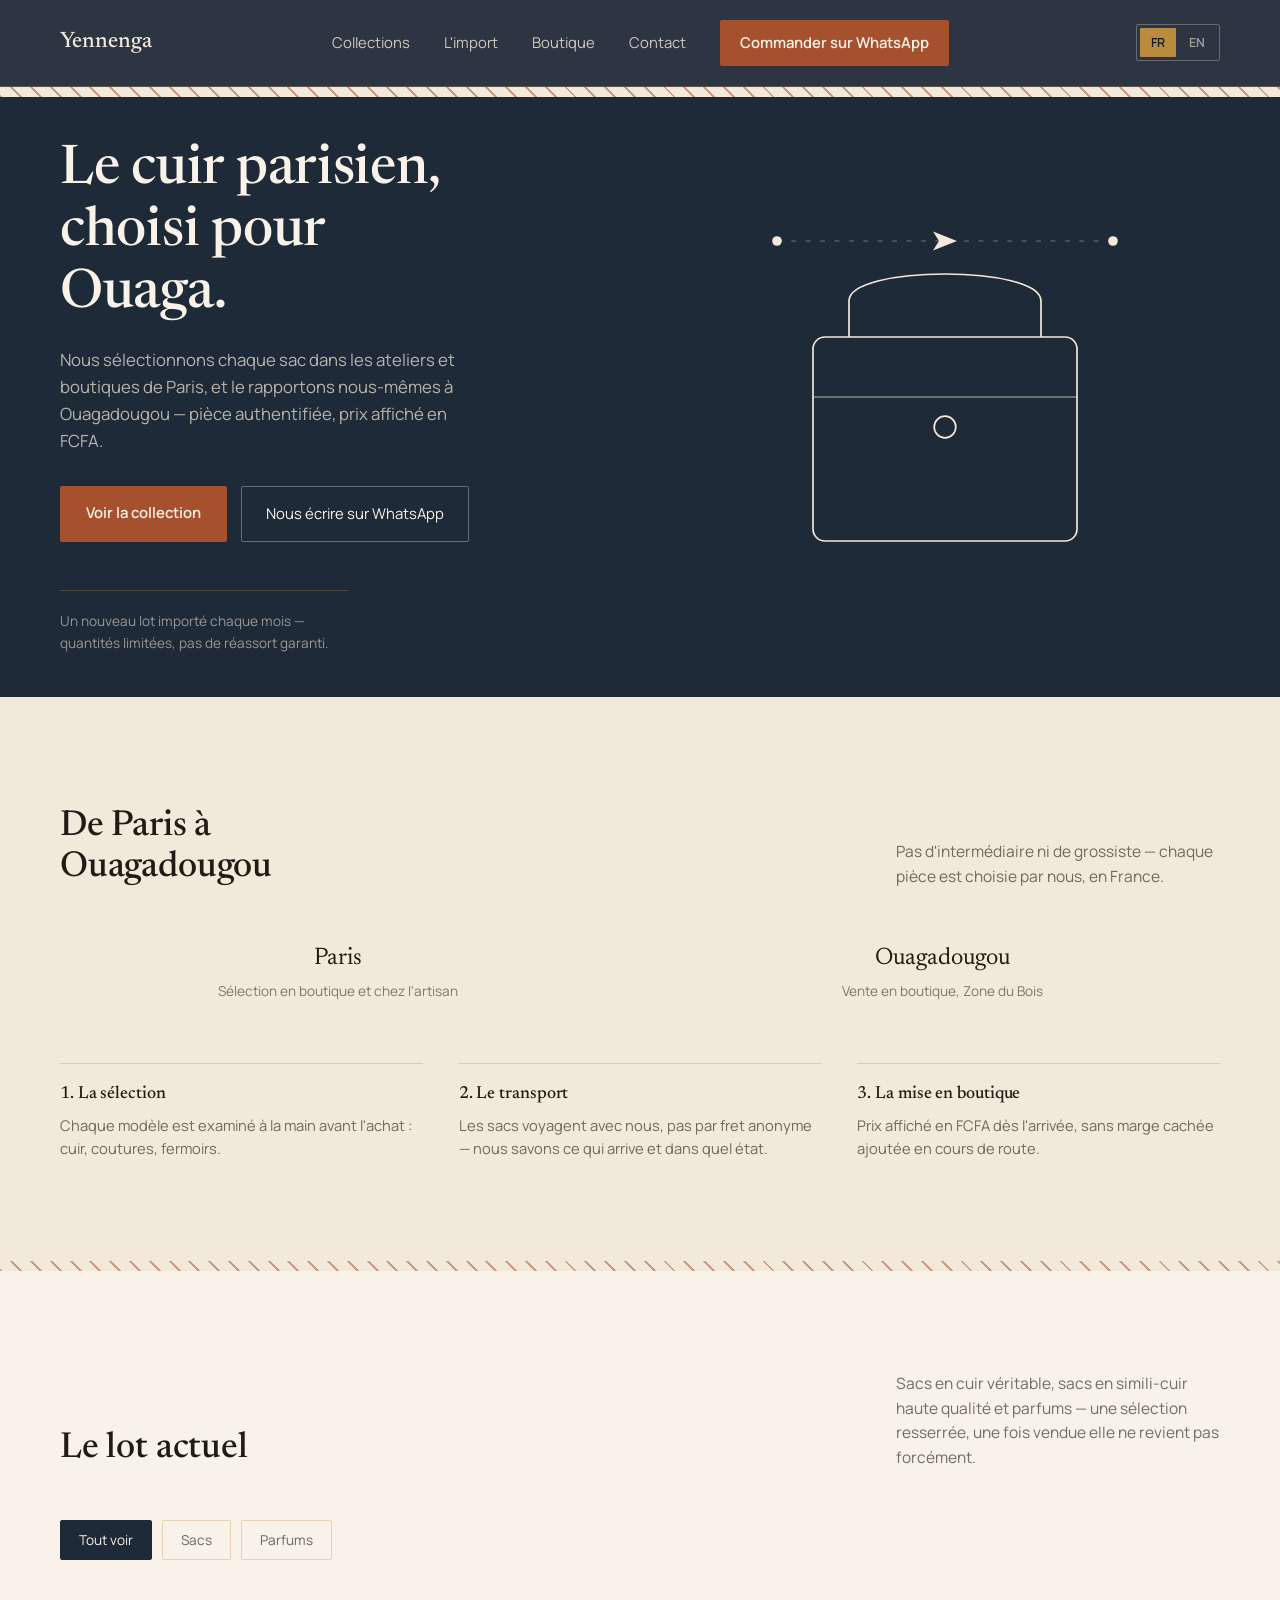
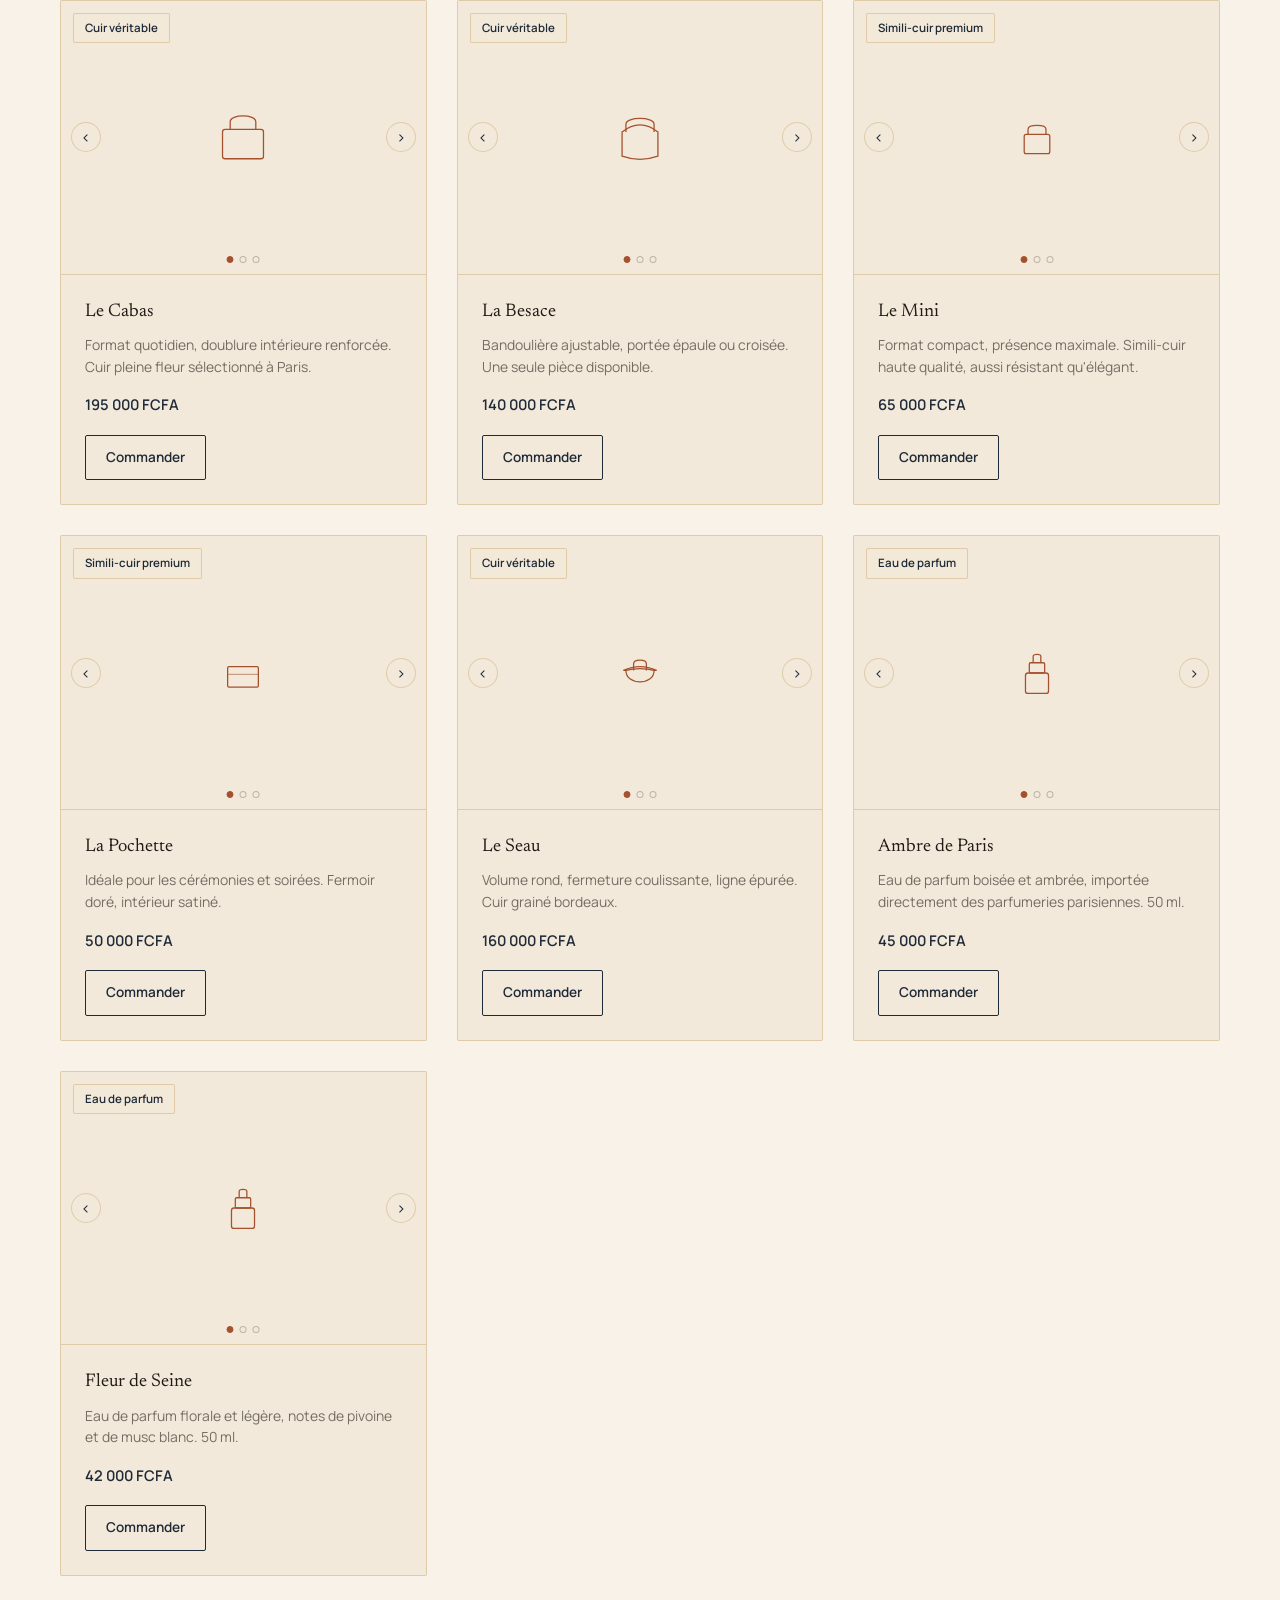
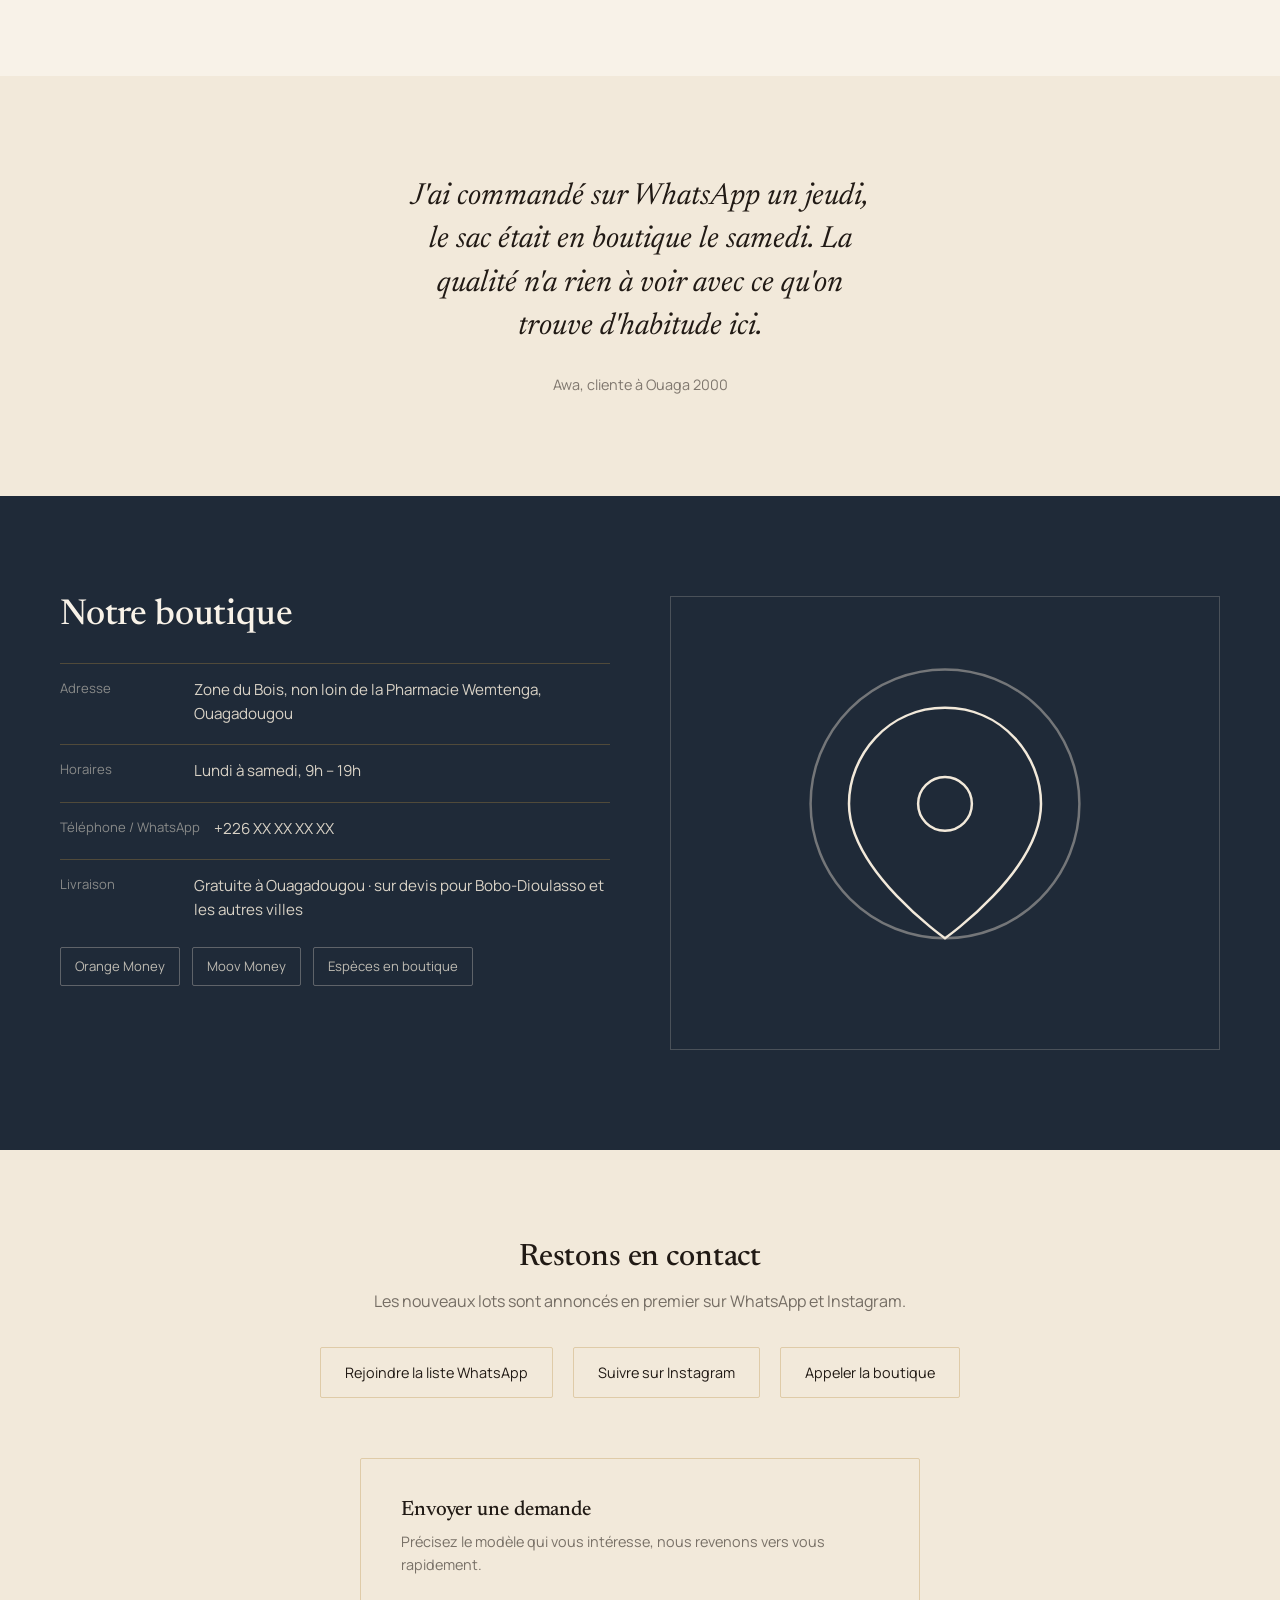
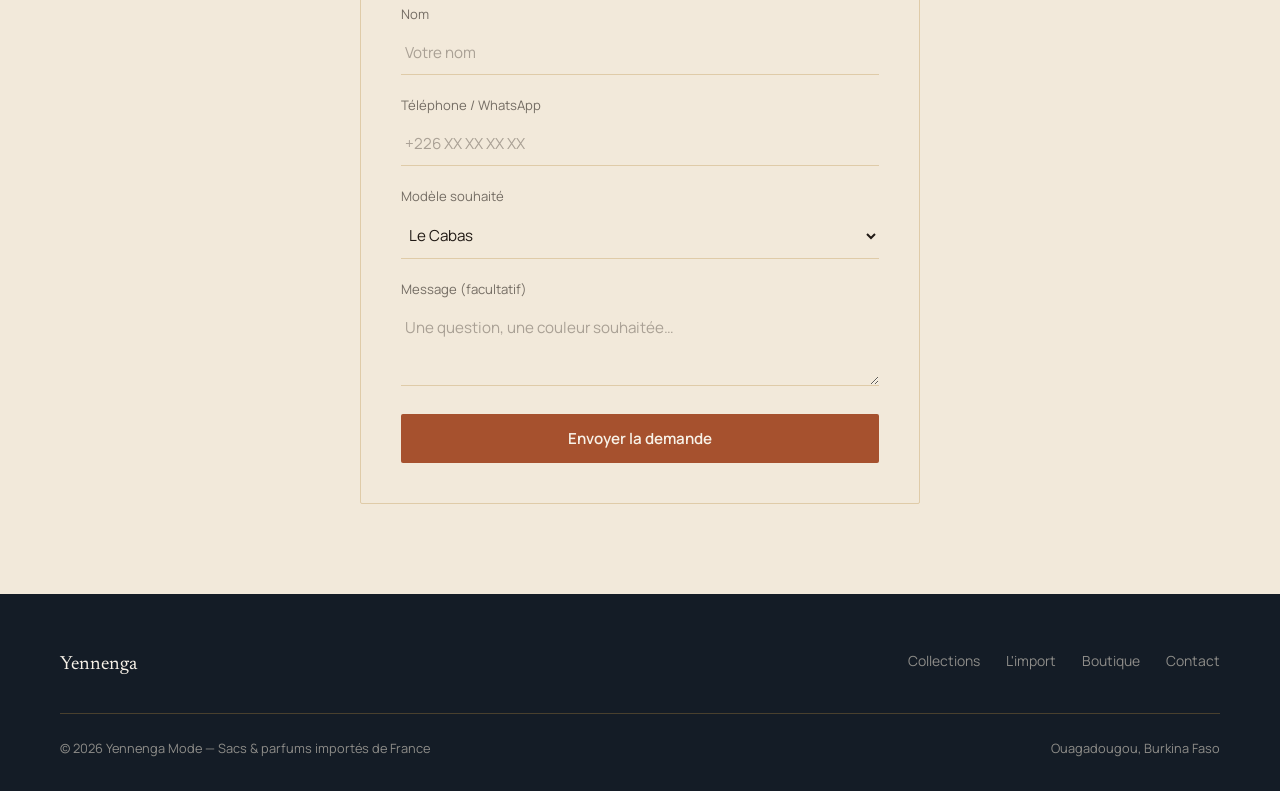
==== commit 41830089: "Ajoute un carrousel photo par produit, piloté par data-images Chaque carte produit accepte un tablea" ====
--- a/yennenga-maquette.html
+++ b/yennenga-maquette.html
@@ -199,18 +199,46 @@
   .product-card:hover{border-color:var(--laiton); transform:translateY(-3px);}
   .product-img{
     aspect-ratio:4/3; background:var(--ivoire);
-    display:flex; align-items:center; justify-content:center;
     border-bottom:1px solid var(--ligne);
     position:relative; overflow:hidden;
   }
   .product-img img{width:100%; height:100%; object-fit:cover;}
   .product-img .img-fallback{width:64px; height:64px; stroke:var(--ocre);}
   .material-tag{
-    position:absolute; top:12px; left:12px;
+    position:absolute; top:12px; left:12px; z-index:3;
     padding:5px 11px; border-radius:2px;
     background:rgba(242,233,218,0.92); border:1px solid var(--ligne);
     font-size:0.72rem; font-weight:600; color:var(--indigo);
   }
+
+  /* ---- Carrousel photo par article ---- */
+  .slide{
+    position:absolute; inset:0;
+    display:flex; align-items:center; justify-content:center;
+    opacity:0; transition:opacity 0.3s ease;
+  }
+  .slide.active{opacity:1; z-index:1;}
+  .slide-arrow{
+    position:absolute; top:50%; transform:translateY(-50%); z-index:3;
+    width:30px; height:30px; border-radius:50%;
+    background:rgba(242,233,218,0.9); border:1px solid var(--ligne);
+    display:flex; align-items:center; justify-content:center;
+    font-size:1rem; line-height:1; color:var(--indigo);
+    transition:background 0.2s ease;
+  }
+  .slide-arrow:hover{background:var(--ivoire);}
+  .slide-arrow.prev{left:10px;}
+  .slide-arrow.next{right:10px;}
+  .slide-dots{
+    position:absolute; bottom:11px; left:50%; transform:translateX(-50%); z-index:3;
+    display:flex; gap:6px;
+  }
+  .slide-dots .dot{
+    width:7px; height:7px; border-radius:50%;
+    background:rgba(242,233,218,0.55); border:1px solid rgba(33,26,21,0.25);
+    transition:background 0.2s ease, border-color 0.2s ease;
+  }
+  .slide-dots .dot.active{background:var(--ocre); border-color:var(--ocre);}
   .product-body{padding:22px 24px 24px; display:flex; flex-direction:column; flex:1;}
   .product-card .name{font-family:'Newsreader', serif; font-size:1.15rem;}
   .product-card .desc{font-size:0.87rem; color:rgba(33,26,21,0.6); margin-top:8px; line-height:1.55;}
@@ -419,13 +447,36 @@
 
     <div class="products">
       <div class="product-card" data-category="sac">
-        <div class="product-img">
-          <!-- Remplacer par une vraie photo produit : <img src="images/le-cabas.jpg" alt="Le Cabas, sac cabas en cuir"> -->
+        <div class="product-img carousel">
           <span class="material-tag" data-i18n="mat.cuir">Cuir véritable</span>
-          <svg class="img-fallback" viewBox="0 0 100 100" fill="none" xmlns="http://www.w3.org/2000/svg" stroke-width="2">
-            <rect x="18" y="38" width="64" height="46" rx="4"/>
-            <path d="M30 38 V26 C30 14 70 14 70 26 V38"/>
-          </svg>
+          <div class="slide active">
+            <!-- Remplacer par une vraie photo produit : <img src="images/le-cabas-1.jpg" alt="Le Cabas, vue de face"> -->
+            <svg class="img-fallback" viewBox="0 0 100 100" fill="none" xmlns="http://www.w3.org/2000/svg" stroke-width="2">
+              <rect x="18" y="38" width="64" height="46" rx="4"/>
+              <path d="M30 38 V26 C30 14 70 14 70 26 V38"/>
+            </svg>
+          </div>
+          <div class="slide">
+            <!-- Remplacer par une vraie photo produit : <img src="images/le-cabas-2.jpg" alt="Le Cabas, vue de profil"> -->
+            <svg class="img-fallback" viewBox="0 0 100 100" fill="none" xmlns="http://www.w3.org/2000/svg" stroke-width="2">
+              <rect x="18" y="38" width="64" height="46" rx="4" transform="rotate(-6 50 61)"/>
+              <path d="M30 38 V26 C30 14 70 14 70 26 V38" transform="rotate(-6 50 32)"/>
+            </svg>
+          </div>
+          <div class="slide">
+            <!-- Remplacer par une vraie photo produit : <img src="images/le-cabas-3.jpg" alt="Le Cabas, détail de l'intérieur"> -->
+            <svg class="img-fallback" viewBox="0 0 100 100" fill="none" xmlns="http://www.w3.org/2000/svg" stroke-width="2">
+              <rect x="24" y="30" width="52" height="52" rx="4"/>
+              <line x1="24" y1="56" x2="76" y2="56" stroke-opacity="0.5"/>
+            </svg>
+          </div>
+          <button class="slide-arrow prev" data-dir="-1" aria-label="Photo précédente">‹</button>
+          <button class="slide-arrow next" data-dir="1" aria-label="Photo suivante">›</button>
+          <div class="slide-dots">
+            <button class="dot active" data-index="0" aria-label="Photo 1"></button>
+            <button class="dot" data-index="1" aria-label="Photo 2"></button>
+            <button class="dot" data-index="2" aria-label="Photo 3"></button>
+          </div>
         </div>
         <div class="product-body">
           <div class="name">Le Cabas</div>
@@ -435,13 +486,36 @@
         </div>
       </div>
       <div class="product-card" data-category="sac">
-        <div class="product-img">
-          <!-- Remplacer par une vraie photo produit : <img src="images/la-besace.jpg" alt="La Besace, sac besace en cuir"> -->
+        <div class="product-img carousel">
           <span class="material-tag" data-i18n="mat.cuir">Cuir véritable</span>
-          <svg class="img-fallback" viewBox="0 0 100 100" fill="none" xmlns="http://www.w3.org/2000/svg" stroke-width="2">
-            <path d="M22 42 Q50 20 78 42 V80 Q50 90 22 80 Z"/>
-            <path d="M28 42 V30 C28 18 72 18 72 30 V42"/>
-          </svg>
+          <div class="slide active">
+            <!-- Remplacer par une vraie photo produit : <img src="images/la-besace-1.jpg" alt="La Besace, vue de face"> -->
+            <svg class="img-fallback" viewBox="0 0 100 100" fill="none" xmlns="http://www.w3.org/2000/svg" stroke-width="2">
+              <path d="M22 42 Q50 20 78 42 V80 Q50 90 22 80 Z"/>
+              <path d="M28 42 V30 C28 18 72 18 72 30 V42"/>
+            </svg>
+          </div>
+          <div class="slide">
+            <!-- Remplacer par une vraie photo produit : <img src="images/la-besace-2.jpg" alt="La Besace, portée à l'épaule"> -->
+            <svg class="img-fallback" viewBox="0 0 100 100" fill="none" xmlns="http://www.w3.org/2000/svg" stroke-width="2">
+              <path d="M22 42 Q50 20 78 42 V80 Q50 90 22 80 Z" transform="rotate(8 50 55)"/>
+              <path d="M28 42 V30 C28 18 72 18 72 30 V42" transform="rotate(8 50 36)"/>
+            </svg>
+          </div>
+          <div class="slide">
+            <!-- Remplacer par une vraie photo produit : <img src="images/la-besace-3.jpg" alt="La Besace, détail du fermoir"> -->
+            <svg class="img-fallback" viewBox="0 0 100 100" fill="none" xmlns="http://www.w3.org/2000/svg" stroke-width="2">
+              <circle cx="50" cy="50" r="14"/>
+              <line x1="50" y1="36" x2="50" y2="30" stroke-opacity="0.5"/>
+            </svg>
+          </div>
+          <button class="slide-arrow prev" data-dir="-1" aria-label="Photo précédente">‹</button>
+          <button class="slide-arrow next" data-dir="1" aria-label="Photo suivante">›</button>
+          <div class="slide-dots">
+            <button class="dot active" data-index="0" aria-label="Photo 1"></button>
+            <button class="dot" data-index="1" aria-label="Photo 2"></button>
+            <button class="dot" data-index="2" aria-label="Photo 3"></button>
+          </div>
         </div>
         <div class="product-body">
           <div class="name">La Besace</div>
@@ -451,13 +525,36 @@
         </div>
       </div>
       <div class="product-card" data-category="sac">
-        <div class="product-img">
-          <!-- Remplacer par une vraie photo produit : <img src="images/le-mini.jpg" alt="Le Mini, mini sac en simili-cuir"> -->
+        <div class="product-img carousel">
           <span class="material-tag" data-i18n="mat.simili">Simili-cuir premium</span>
-          <svg class="img-fallback" viewBox="0 0 100 100" fill="none" xmlns="http://www.w3.org/2000/svg" stroke-width="2">
-            <rect x="30" y="46" width="40" height="30" rx="3"/>
-            <path d="M36 46 V38 C36 30 64 30 64 38 V46"/>
-          </svg>
+          <div class="slide active">
+            <!-- Remplacer par une vraie photo produit : <img src="images/le-mini-1.jpg" alt="Le Mini, vue de face"> -->
+            <svg class="img-fallback" viewBox="0 0 100 100" fill="none" xmlns="http://www.w3.org/2000/svg" stroke-width="2">
+              <rect x="30" y="46" width="40" height="30" rx="3"/>
+              <path d="M36 46 V38 C36 30 64 30 64 38 V46"/>
+            </svg>
+          </div>
+          <div class="slide">
+            <!-- Remplacer par une vraie photo produit : <img src="images/le-mini-2.jpg" alt="Le Mini, vue de profil"> -->
+            <svg class="img-fallback" viewBox="0 0 100 100" fill="none" xmlns="http://www.w3.org/2000/svg" stroke-width="2">
+              <rect x="30" y="46" width="40" height="30" rx="3" transform="rotate(-8 50 61)"/>
+              <path d="M36 46 V38 C36 30 64 30 64 38 V46" transform="rotate(-8 50 42)"/>
+            </svg>
+          </div>
+          <div class="slide">
+            <!-- Remplacer par une vraie photo produit : <img src="images/le-mini-3.jpg" alt="Le Mini, porté à la main"> -->
+            <svg class="img-fallback" viewBox="0 0 100 100" fill="none" xmlns="http://www.w3.org/2000/svg" stroke-width="2">
+              <rect x="34" y="42" width="32" height="26" rx="3"/>
+              <line x1="38" y1="55" x2="62" y2="55" stroke-opacity="0.5"/>
+            </svg>
+          </div>
+          <button class="slide-arrow prev" data-dir="-1" aria-label="Photo précédente">‹</button>
+          <button class="slide-arrow next" data-dir="1" aria-label="Photo suivante">›</button>
+          <div class="slide-dots">
+            <button class="dot active" data-index="0" aria-label="Photo 1"></button>
+            <button class="dot" data-index="1" aria-label="Photo 2"></button>
+            <button class="dot" data-index="2" aria-label="Photo 3"></button>
+          </div>
         </div>
         <div class="product-body">
           <div class="name">Le Mini</div>
@@ -467,13 +564,36 @@
         </div>
       </div>
       <div class="product-card" data-category="sac">
-        <div class="product-img">
-          <!-- Remplacer par une vraie photo produit : <img src="images/la-pochette.jpg" alt="La Pochette, pochette de soirée en simili-cuir"> -->
+        <div class="product-img carousel">
           <span class="material-tag" data-i18n="mat.simili">Simili-cuir premium</span>
-          <svg class="img-fallback" viewBox="0 0 100 100" fill="none" xmlns="http://www.w3.org/2000/svg" stroke-width="2">
-            <rect x="26" y="40" width="48" height="32" rx="2"/>
-            <line x1="26" y1="52" x2="74" y2="52" stroke-opacity="0.5"/>
-          </svg>
+          <div class="slide active">
+            <!-- Remplacer par une vraie photo produit : <img src="images/la-pochette-1.jpg" alt="La Pochette, vue de face"> -->
+            <svg class="img-fallback" viewBox="0 0 100 100" fill="none" xmlns="http://www.w3.org/2000/svg" stroke-width="2">
+              <rect x="26" y="40" width="48" height="32" rx="2"/>
+              <line x1="26" y1="52" x2="74" y2="52" stroke-opacity="0.5"/>
+            </svg>
+          </div>
+          <div class="slide">
+            <!-- Remplacer par une vraie photo produit : <img src="images/la-pochette-2.jpg" alt="La Pochette, portée à la main"> -->
+            <svg class="img-fallback" viewBox="0 0 100 100" fill="none" xmlns="http://www.w3.org/2000/svg" stroke-width="2">
+              <rect x="26" y="40" width="48" height="32" rx="2" transform="rotate(6 50 56)"/>
+              <line x1="26" y1="52" x2="74" y2="52" stroke-opacity="0.5" transform="rotate(6 50 52)"/>
+            </svg>
+          </div>
+          <div class="slide">
+            <!-- Remplacer par une vraie photo produit : <img src="images/la-pochette-3.jpg" alt="La Pochette, détail du fermoir doré"> -->
+            <svg class="img-fallback" viewBox="0 0 100 100" fill="none" xmlns="http://www.w3.org/2000/svg" stroke-width="2">
+              <rect x="42" y="46" width="16" height="10" rx="2"/>
+              <line x1="36" y1="60" x2="64" y2="60" stroke-opacity="0.5"/>
+            </svg>
+          </div>
+          <button class="slide-arrow prev" data-dir="-1" aria-label="Photo précédente">‹</button>
+          <button class="slide-arrow next" data-dir="1" aria-label="Photo suivante">›</button>
+          <div class="slide-dots">
+            <button class="dot active" data-index="0" aria-label="Photo 1"></button>
+            <button class="dot" data-index="1" aria-label="Photo 2"></button>
+            <button class="dot" data-index="2" aria-label="Photo 3"></button>
+          </div>
         </div>
         <div class="product-body">
           <div class="name">La Pochette</div>
@@ -483,14 +603,37 @@
         </div>
       </div>
       <div class="product-card" data-category="sac">
-        <div class="product-img">
-          <!-- Remplacer par une vraie photo produit : <img src="images/le-seau.jpg" alt="Le Seau, sac seau en cuir"> -->
+        <div class="product-img carousel">
           <span class="material-tag" data-i18n="mat.cuir">Cuir véritable</span>
-          <svg class="img-fallback" viewBox="0 0 100 100" fill="none" xmlns="http://www.w3.org/2000/svg" stroke-width="2">
-            <path d="M28 46 C28 70 72 70 72 46"/>
-            <path d="M24 46 Q50 34 76 46 L72 46 Q50 40 28 46 Z"/>
-            <path d="M40 46 V36 C40 28 60 28 60 36 V46"/>
-          </svg>
+          <div class="slide active">
+            <!-- Remplacer par une vraie photo produit : <img src="images/le-seau-1.jpg" alt="Le Seau, vue de face"> -->
+            <svg class="img-fallback" viewBox="0 0 100 100" fill="none" xmlns="http://www.w3.org/2000/svg" stroke-width="2">
+              <path d="M28 46 C28 70 72 70 72 46"/>
+              <path d="M24 46 Q50 34 76 46 L72 46 Q50 40 28 46 Z"/>
+              <path d="M40 46 V36 C40 28 60 28 60 36 V46"/>
+            </svg>
+          </div>
+          <div class="slide">
+            <!-- Remplacer par une vraie photo produit : <img src="images/le-seau-2.jpg" alt="Le Seau, vue de profil"> -->
+            <svg class="img-fallback" viewBox="0 0 100 100" fill="none" xmlns="http://www.w3.org/2000/svg" stroke-width="2">
+              <path d="M28 46 C28 70 72 70 72 46" transform="rotate(-6 50 58)"/>
+              <path d="M24 46 Q50 34 76 46 L72 46 Q50 40 28 46 Z" transform="rotate(-6 50 42)"/>
+            </svg>
+          </div>
+          <div class="slide">
+            <!-- Remplacer par une vraie photo produit : <img src="images/le-seau-3.jpg" alt="Le Seau, détail de la fermeture coulissante"> -->
+            <svg class="img-fallback" viewBox="0 0 100 100" fill="none" xmlns="http://www.w3.org/2000/svg" stroke-width="2">
+              <circle cx="50" cy="50" r="16"/>
+              <line x1="50" y1="42" x2="50" y2="34" stroke-opacity="0.5"/>
+            </svg>
+          </div>
+          <button class="slide-arrow prev" data-dir="-1" aria-label="Photo précédente">‹</button>
+          <button class="slide-arrow next" data-dir="1" aria-label="Photo suivante">›</button>
+          <div class="slide-dots">
+            <button class="dot active" data-index="0" aria-label="Photo 1"></button>
+            <button class="dot" data-index="1" aria-label="Photo 2"></button>
+            <button class="dot" data-index="2" aria-label="Photo 3"></button>
+          </div>
         </div>
         <div class="product-body">
           <div class="name">Le Seau</div>
@@ -500,14 +643,37 @@
         </div>
       </div>
       <div class="product-card" data-category="parfum">
-        <div class="product-img">
-          <!-- Remplacer par une vraie photo produit : <img src="images/parfum-ambre.jpg" alt="Ambre de Paris, eau de parfum"> -->
+        <div class="product-img carousel">
           <span class="material-tag" data-i18n="mat.parfum">Eau de parfum</span>
-          <svg class="img-fallback" viewBox="0 0 100 100" fill="none" xmlns="http://www.w3.org/2000/svg" stroke-width="2">
-            <rect x="38" y="34" width="24" height="16" rx="2"/>
-            <path d="M44 34 V24 C44 20 56 20 56 24 V34"/>
-            <rect x="32" y="50" width="36" height="32" rx="4"/>
-          </svg>
+          <div class="slide active">
+            <!-- Remplacer par une vraie photo produit : <img src="images/parfum-ambre-1.jpg" alt="Ambre de Paris, flacon de face"> -->
+            <svg class="img-fallback" viewBox="0 0 100 100" fill="none" xmlns="http://www.w3.org/2000/svg" stroke-width="2">
+              <rect x="38" y="34" width="24" height="16" rx="2"/>
+              <path d="M44 34 V24 C44 20 56 20 56 24 V34"/>
+              <rect x="32" y="50" width="36" height="32" rx="4"/>
+            </svg>
+          </div>
+          <div class="slide">
+            <!-- Remplacer par une vraie photo produit : <img src="images/parfum-ambre-2.jpg" alt="Ambre de Paris, détail du flacon"> -->
+            <svg class="img-fallback" viewBox="0 0 100 100" fill="none" xmlns="http://www.w3.org/2000/svg" stroke-width="2">
+              <rect x="34" y="44" width="32" height="38" rx="4"/>
+              <line x1="40" y1="60" x2="60" y2="60" stroke-opacity="0.5"/>
+            </svg>
+          </div>
+          <div class="slide">
+            <!-- Remplacer par une vraie photo produit : <img src="images/parfum-ambre-3.jpg" alt="Ambre de Paris, packaging"> -->
+            <svg class="img-fallback" viewBox="0 0 100 100" fill="none" xmlns="http://www.w3.org/2000/svg" stroke-width="2">
+              <rect x="30" y="30" width="40" height="50" rx="3"/>
+              <line x1="30" y1="44" x2="70" y2="44" stroke-opacity="0.5"/>
+            </svg>
+          </div>
+          <button class="slide-arrow prev" data-dir="-1" aria-label="Photo précédente">‹</button>
+          <button class="slide-arrow next" data-dir="1" aria-label="Photo suivante">›</button>
+          <div class="slide-dots">
+            <button class="dot active" data-index="0" aria-label="Photo 1"></button>
+            <button class="dot" data-index="1" aria-label="Photo 2"></button>
+            <button class="dot" data-index="2" aria-label="Photo 3"></button>
+          </div>
         </div>
         <div class="product-body">
           <div class="name">Ambre de Paris</div>
@@ -517,14 +683,37 @@
         </div>
       </div>
       <div class="product-card" data-category="parfum">
-        <div class="product-img">
-          <!-- Remplacer par une vraie photo produit : <img src="images/parfum-fleur.jpg" alt="Fleur de Seine, eau de parfum"> -->
+        <div class="product-img carousel">
           <span class="material-tag" data-i18n="mat.parfum">Eau de parfum</span>
-          <svg class="img-fallback" viewBox="0 0 100 100" fill="none" xmlns="http://www.w3.org/2000/svg" stroke-width="2">
-            <rect x="38" y="34" width="24" height="16" rx="2"/>
-            <path d="M44 34 V24 C44 20 56 20 56 24 V34"/>
-            <rect x="32" y="50" width="36" height="32" rx="4"/>
-          </svg>
+          <div class="slide active">
+            <!-- Remplacer par une vraie photo produit : <img src="images/parfum-fleur-1.jpg" alt="Fleur de Seine, flacon de face"> -->
+            <svg class="img-fallback" viewBox="0 0 100 100" fill="none" xmlns="http://www.w3.org/2000/svg" stroke-width="2">
+              <rect x="38" y="34" width="24" height="16" rx="2"/>
+              <path d="M44 34 V24 C44 20 56 20 56 24 V34"/>
+              <rect x="32" y="50" width="36" height="32" rx="4"/>
+            </svg>
+          </div>
+          <div class="slide">
+            <!-- Remplacer par une vraie photo produit : <img src="images/parfum-fleur-2.jpg" alt="Fleur de Seine, détail du flacon"> -->
+            <svg class="img-fallback" viewBox="0 0 100 100" fill="none" xmlns="http://www.w3.org/2000/svg" stroke-width="2">
+              <rect x="34" y="44" width="32" height="38" rx="4"/>
+              <line x1="40" y1="60" x2="60" y2="60" stroke-opacity="0.5"/>
+            </svg>
+          </div>
+          <div class="slide">
+            <!-- Remplacer par une vraie photo produit : <img src="images/parfum-fleur-3.jpg" alt="Fleur de Seine, packaging"> -->
+            <svg class="img-fallback" viewBox="0 0 100 100" fill="none" xmlns="http://www.w3.org/2000/svg" stroke-width="2">
+              <rect x="30" y="30" width="40" height="50" rx="3"/>
+              <line x1="30" y1="44" x2="70" y2="44" stroke-opacity="0.5"/>
+            </svg>
+          </div>
+          <button class="slide-arrow prev" data-dir="-1" aria-label="Photo précédente">‹</button>
+          <button class="slide-arrow next" data-dir="1" aria-label="Photo suivante">›</button>
+          <div class="slide-dots">
+            <button class="dot active" data-index="0" aria-label="Photo 1"></button>
+            <button class="dot" data-index="1" aria-label="Photo 2"></button>
+            <button class="dot" data-index="2" aria-label="Photo 3"></button>
+          </div>
         </div>
         <div class="product-body">
           <div class="name">Fleur de Seine</div>
@@ -845,6 +1034,33 @@
 
   // Le français est la langue par défaut à l'ouverture du site
   applyLanguage('fr');
+
+  // ---------- Carrousel photo par article ----------
+  document.querySelectorAll('.carousel').forEach(carousel => {
+    const slides = carousel.querySelectorAll('.slide');
+    const dots = carousel.querySelectorAll('.dot');
+    let current = 0;
+
+    function goTo(index){
+      current = (index + slides.length) % slides.length;
+      slides.forEach((slide, i) => slide.classList.toggle('active', i === current));
+      dots.forEach((dot, i) => dot.classList.toggle('active', i === current));
+    }
+
+    carousel.querySelectorAll('.slide-arrow').forEach(arrow => {
+      arrow.addEventListener('click', (e) => {
+        e.preventDefault();
+        goTo(current + Number(arrow.dataset.dir));
+      });
+    });
+
+    dots.forEach(dot => {
+      dot.addEventListener('click', (e) => {
+        e.preventDefault();
+        goTo(Number(dot.dataset.index));
+      });
+    });
+  });
 </script>
 
 </body>
